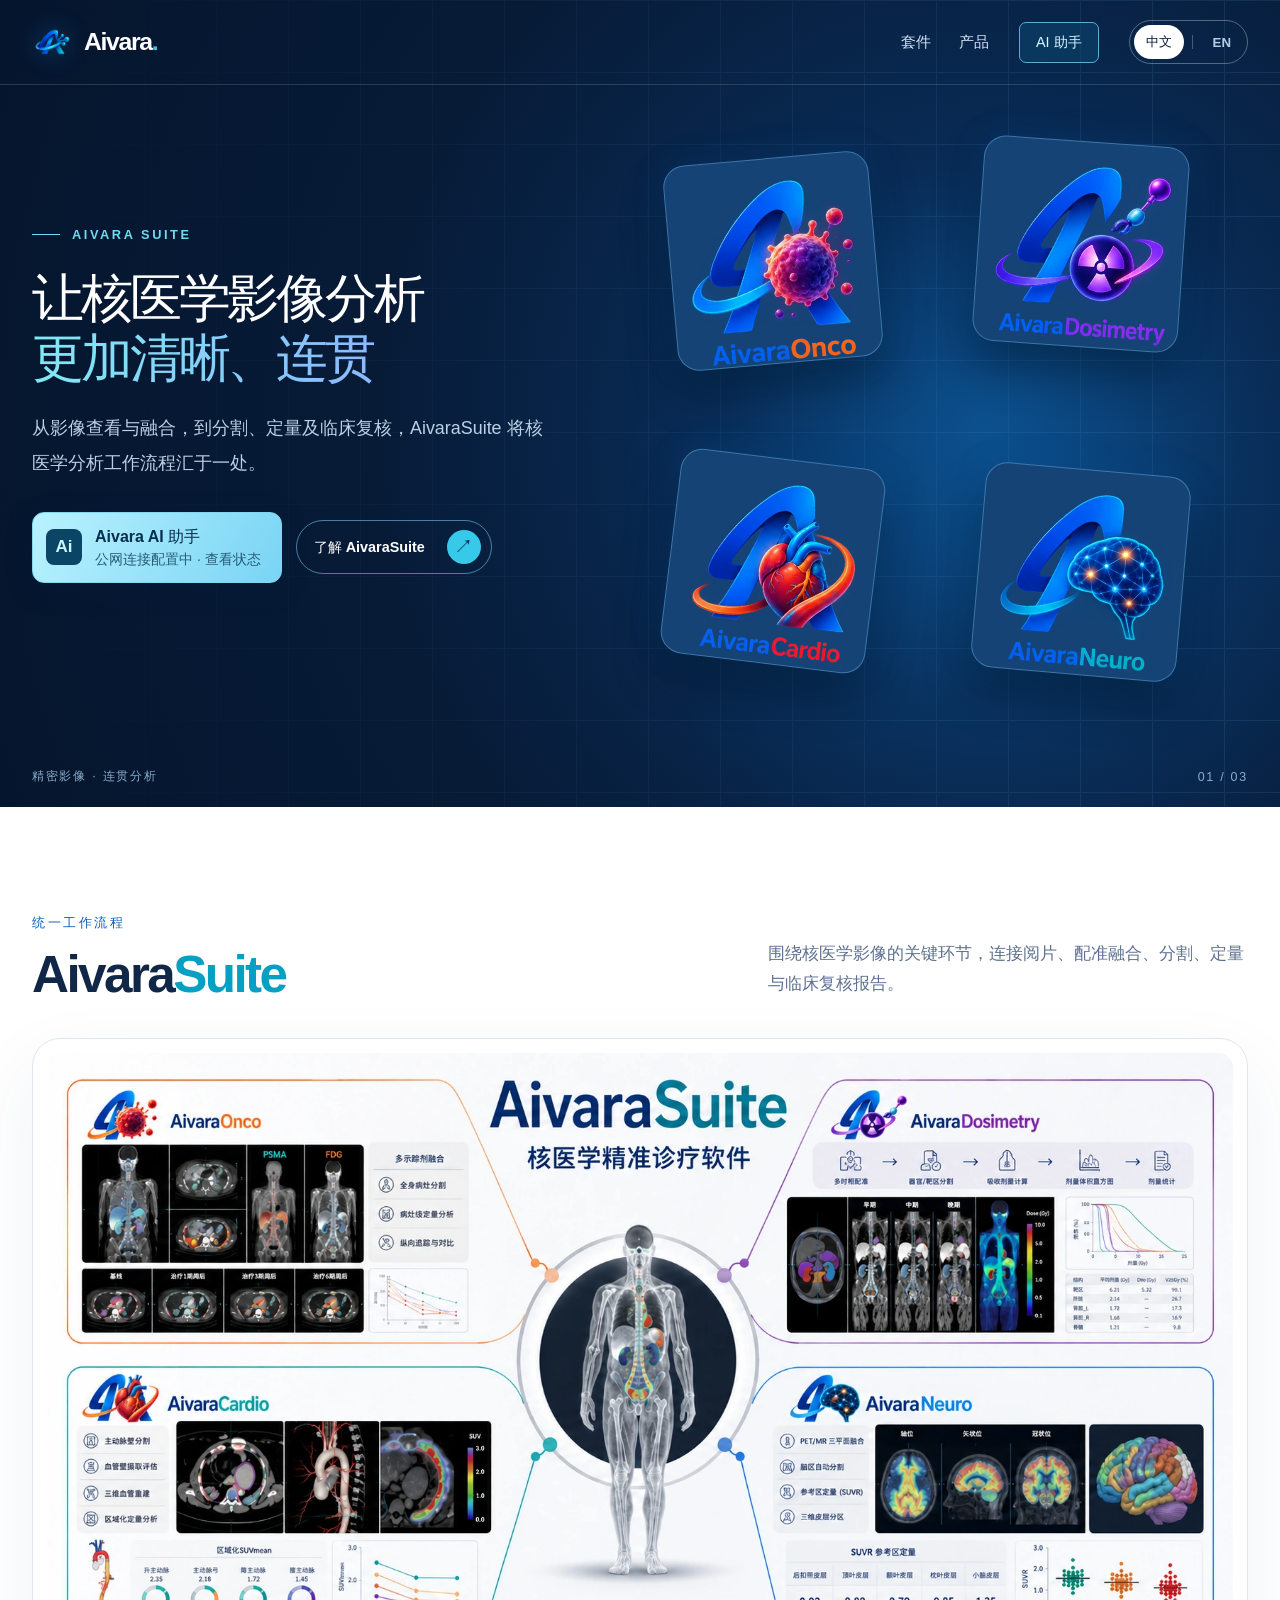
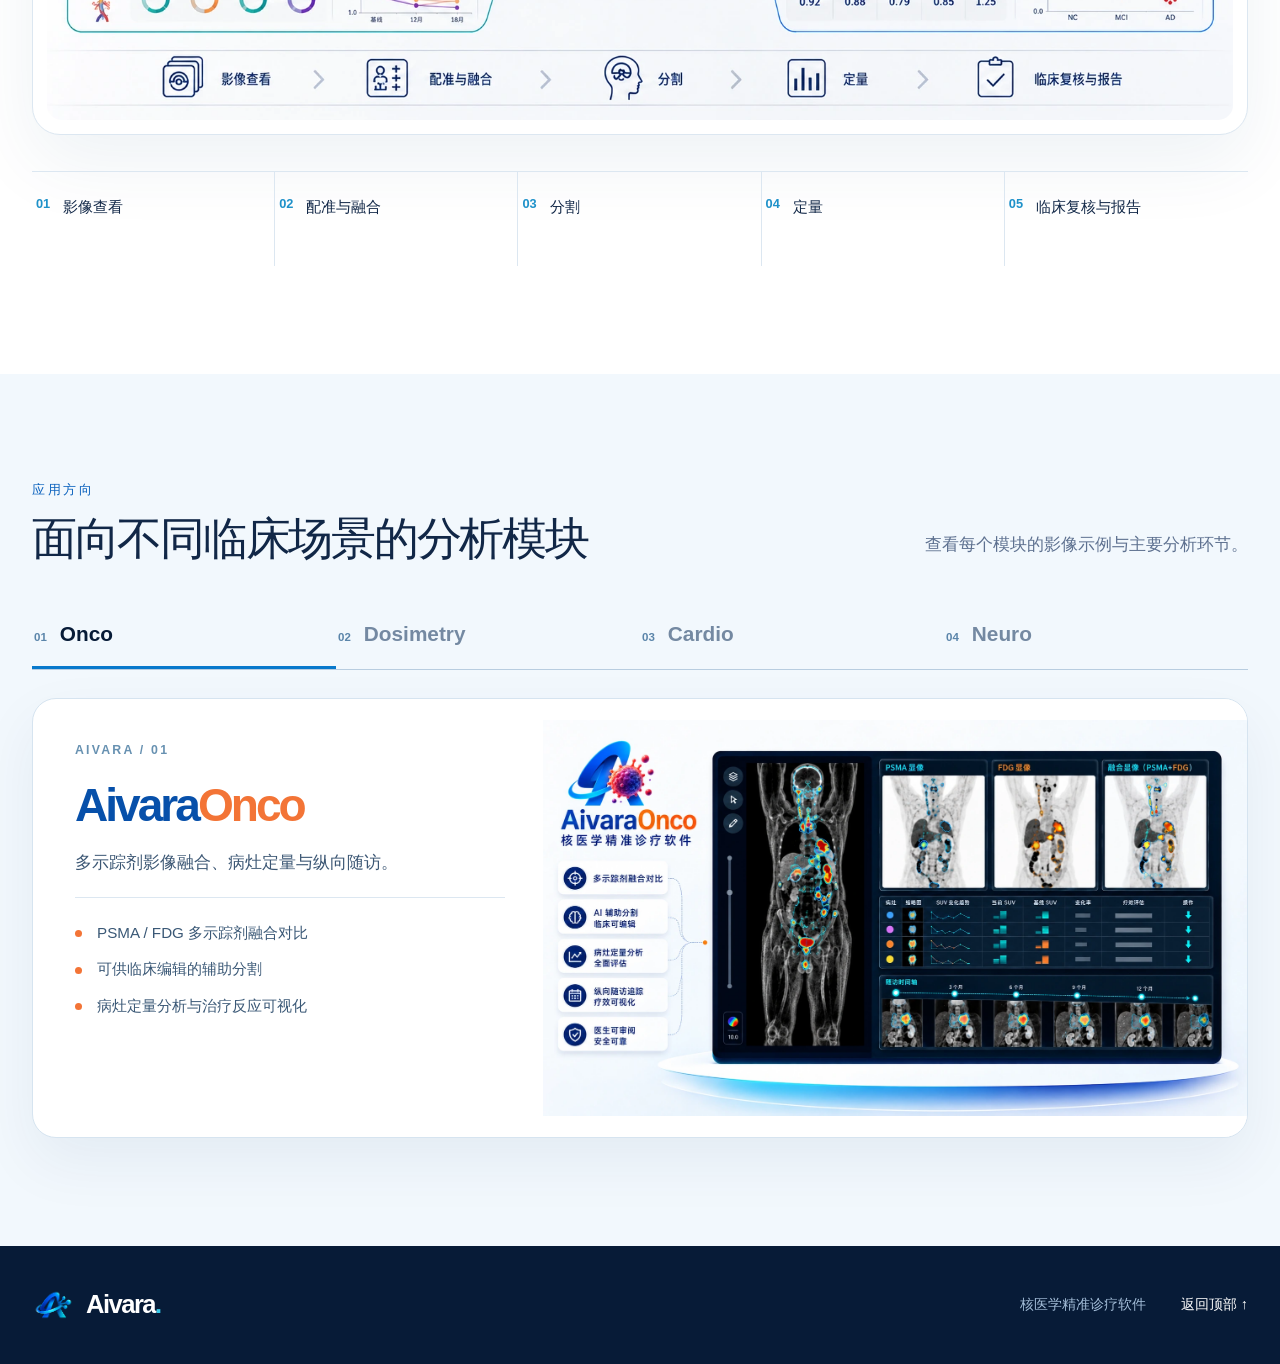
==== index.html @ 10baae3d "Sync Sites source 481cf33a10e1 Sites-Source: 481cf33a10e11b9d16dbb2f3a89175a9b729204f" ====
<!doctype html>
<html lang="zh-CN">
  <head>
    <meta charset="utf-8" />
    <meta name="viewport" content="width=device-width, initial-scale=1" />
    <meta name="theme-color" content="#071b37" />
    <meta name="description" content="AivaraSuite 核医学精准诊疗软件：影像查看、配准融合、分割、定量及临床复核与报告。" />
    <title>AivaraSuite | 核医学精准诊疗软件</title>
    <link rel="icon" type="image/png" href="./assets/aivara-logo.png" />
    <link rel="stylesheet" href="./styles.css" />
    <link rel="stylesheet" href="./assistant.css" />
    <script src="./script.js" defer></script>
  </head>
  <body>
    <a class="skip-link" href="#main" data-i18n="skip">跳转至内容</a>
    <header class="site-header">
      <div class="container nav-inner">
        <a class="brand" href="#top" aria-label="Aivara home"><img class="brand-logo" src="./assets/aivara-logo.png" alt="" width="1444" height="1089" /><span>Aivara<span class="brand-dot">.</span></span></a>
        <nav class="main-nav" aria-label="Primary">
          <a href="#suite" data-i18n="navSuite">套件</a>
          <a href="#solutions" data-i18n="navSolutions">产品</a>
        </nav>
        <a class="assistant-nav" href="./assistant.html" data-i18n="assistantNav">AI 助手</a>
        <div class="language-switch" role="group" aria-label="Language / 语言">
          <button type="button" data-lang="zh" class="active" aria-pressed="true">中文</button>
          <span aria-hidden="true"></span>
          <button type="button" data-lang="en" aria-pressed="false">EN</button>
        </div>
      </div>
    </header>

    <main id="main">
      <section class="hero" id="top" aria-labelledby="hero-title">
        <div class="hero-glow" aria-hidden="true"></div>
        <div class="container hero-grid">
          <div class="hero-copy">
            <div class="eyebrow"><span class="eyebrow-line"></span>AIVARA SUITE</div>
            <h1 id="hero-title" data-i18n="heroTitle">让核医学影像分析<br /><em>更加清晰、连贯</em></h1>
            <p data-i18n="heroBody">从影像查看与融合，到分割、定量及临床复核，AivaraSuite 将核医学分析工作流程汇于一处。</p>
            <div class="hero-actions">
              <a class="assistant-cta" href="./assistant.html"><span class="assistant-symbol" aria-hidden="true">Ai</span><span><strong data-i18n="assistantTitle">Aivara AI 助手</strong><small data-i18n="assistantDescription">公网连接配置中 · 查看状态</small></span></a>
              <a class="hero-link" href="#suite"><span data-i18n="exploreSuite">了解 AivaraSuite</span><span class="link-arrow" aria-hidden="true">↗</span></a>
            </div>
          </div>
          <div class="hero-visual" aria-label="Aivara product families">
            <div class="product-tile tile-onco"><img src="./assets/AivaraOnco_row1_with_text.webp" alt="AivaraOnco" width="340" height="340" /></div>
            <div class="product-tile tile-dose"><img src="./assets/AivaraDosimetry_row1_with_text.webp" alt="AivaraDosimetry" width="340" height="340" /></div>
            <div class="product-tile tile-cardio"><img src="./assets/AivaraCardio_row1_with_text.webp" alt="AivaraCardio" width="340" height="340" /></div>
            <div class="product-tile tile-neuro"><img src="./assets/AivaraNeuro_row1_with_text.webp" alt="AivaraNeuro" width="340" height="340" /></div>
          </div>
        </div>
        <div class="hero-bottom container"><span data-i18n="heroBottom">精密影像 · 连贯分析</span><span aria-hidden="true">01 / 03</span></div>
      </section>

      <section class="suite-section section-space" id="suite" aria-labelledby="suite-title">
        <div class="container">
          <div class="section-heading">
            <div>
              <p class="kicker" data-i18n="suiteKicker">统一工作流程</p>
              <h2 id="suite-title">Aivara<span>Suite</span></h2>
            </div>
            <p class="section-intro" data-i18n="suiteIntro">围绕核医学影像的关键环节，连接阅片、配准融合、分割、定量与临床复核报告。</p>
          </div>
          <div class="suite-image-frame">
            <img id="suite-image" src="./assets/All Suite_中文.webp" alt="AivaraSuite 软件套件概览" width="1672" height="941" loading="lazy" />
          </div>
          <ol class="workflow" aria-label="AivaraSuite workflow">
            <li><span>01</span><strong data-i18n="step1">影像查看</strong></li>
            <li><span>02</span><strong data-i18n="step2">配准与融合</strong></li>
            <li><span>03</span><strong data-i18n="step3">分割</strong></li>
            <li><span>04</span><strong data-i18n="step4">定量</strong></li>
            <li><span>05</span><strong data-i18n="step5">临床复核与报告</strong></li>
          </ol>
        </div>
      </section>

      <section class="solutions-section section-space" id="solutions" aria-labelledby="solutions-title">
        <div class="container">
          <div class="section-heading solutions-heading">
            <div>
              <p class="kicker" data-i18n="solutionsKicker">应用方向</p>
              <h2 id="solutions-title" data-i18n="solutionsTitle">面向不同临床场景的分析模块</h2>
            </div>
            <p class="section-intro" data-i18n="solutionsIntro">查看每个模块的影像示例与主要分析环节。</p>
          </div>
          <div class="solution-tabs" role="tablist" aria-label="Aivara products">
            <button type="button" class="solution-tab active" data-product="onco" role="tab" aria-selected="true" aria-controls="product-panel"><span class="tab-number">01</span><span>Onco</span></button>
            <button type="button" class="solution-tab" data-product="dose" role="tab" aria-selected="false" aria-controls="product-panel"><span class="tab-number">02</span><span>Dosimetry</span></button>
            <button type="button" class="solution-tab" data-product="cardio" role="tab" aria-selected="false" aria-controls="product-panel"><span class="tab-number">03</span><span>Cardio</span></button>
            <button type="button" class="solution-tab" data-product="neuro" role="tab" aria-selected="false" aria-controls="product-panel"><span class="tab-number">04</span><span>Neuro</span></button>
          </div>
          <div class="product-panel" id="product-panel" role="tabpanel" aria-live="polite">
            <div class="product-info">
              <p class="product-index">AIVARA / <span id="product-index">01</span></p>
              <h3 id="product-title">Aivara<span>Onco</span></h3>
              <p id="product-summary">多示踪剂影像融合、病灶定量与纵向随访。</p>
              <ul id="product-features"></ul>
            </div>
            <div class="product-image-wrap"><img id="product-image" src="./assets/AivaraOnco_中文.webp" alt="AivaraOnco 影像分析示例" width="1672" height="941" loading="lazy" /></div>
          </div>
        </div>
      </section>
    </main>
    <footer class="site-footer">
      <div class="container footer-inner"><span class="footer-brand"><img src="./assets/aivara-logo.png" alt="" width="1444" height="1089" /><span class="footer-wordmark">Aivara<span>.</span></span></span><span data-i18n="footerText">核医学精准诊疗软件</span><a href="#top" data-i18n="backTop">返回顶部 ↑</a></div>
    </footer>
  </body>
</html>
---- styles.css ----
:root{color-scheme:light;--navy:#071b37;--blue:#0a61bd;--cyan:#36c9e9;--ink:#112747;--muted:#5e7190;--line:#dce7f1;--pale:#f2f8fd;font-family:Inter,"SF Pro Display","PingFang SC","Microsoft YaHei",Arial,sans-serif;font-synthesis:none}
*{box-sizing:border-box}html{scroll-behavior:smooth}body{margin:0;color:var(--ink);background:#fff}button,a{font:inherit}button{cursor:pointer}a{color:inherit;text-decoration:none}img{display:block;max-width:100%}.container{width:min(100% - 64px,1280px);margin:auto}.skip-link{position:absolute;left:-9999px;top:10px;z-index:50;padding:10px;background:#fff}.skip-link:focus{left:10px}.site-header{position:absolute;top:0;left:0;right:0;z-index:10;color:#fff;border-bottom:1px solid rgba(255,255,255,.14)}.nav-inner{height:84px;display:flex;align-items:center;gap:56px}.brand{display:inline-flex;align-items:center;gap:12px;font-size:1.55rem;font-weight:780;letter-spacing:-.055em}.brand-logo{width:40px;height:40px;object-fit:contain;filter:drop-shadow(0 0 12px #237fe87a)}.brand-dot,.footer-wordmark>span{color:var(--cyan)}.main-nav{display:flex;gap:36px;margin-left:auto}.main-nav a{font-size:.94rem;color:#d5e5f6;transition:color .2s}.main-nav a:hover,.main-nav a:focus-visible{color:#fff}.language-switch{display:flex;align-items:center;gap:8px;padding:4px;border:1px solid #ffffff50;border-radius:100px}.language-switch button{border:0;background:transparent;color:#b5cce5;padding:8px 12px;border-radius:50px;font-size:.83rem;font-weight:650}.language-switch button.active{background:#fff;color:var(--navy)}.language-switch span{width:1px;height:14px;background:#ffffff42}
.hero{position:relative;overflow:hidden;min-height:740px;background:radial-gradient(circle at 77% 53%,#0b4a85 0,#092b55 25%,#071b37 57%,#05152d 100%);color:#fff}.hero::before{content:"";position:absolute;inset:0;opacity:.12;background-image:linear-gradient(#78b7ec 1px,transparent 1px),linear-gradient(90deg,#78b7ec 1px,transparent 1px);background-size:72px 72px;mask-image:linear-gradient(to right,transparent,#000)}.hero-glow{position:absolute;right:-10%;top:15%;width:65vw;height:65vw;border-radius:50%;background:radial-gradient(circle,#0f7aca30,transparent 64%);pointer-events:none}.hero-grid{position:relative;display:grid;grid-template-columns:.9fr 1.1fr;align-items:center;gap:48px;padding-top:130px;padding-bottom:88px;min-height:715px}.hero-copy{position:relative;z-index:2}.eyebrow,.kicker{font-size:.8rem;letter-spacing:.2em;font-weight:800;text-transform:uppercase}.eyebrow{display:flex;align-items:center;gap:12px;color:#71daf2}.eyebrow-line{width:28px;height:1px;background:currentColor}.hero h1{margin:26px 0 24px;font-size:clamp(3rem,4.1vw,4.9rem);font-weight:760;line-height:1.14;letter-spacing:-.06em}.hero h1 em{font-style:normal;background:linear-gradient(95deg,#80e9f4,#8bb9ff);-webkit-background-clip:text;background-clip:text;color:transparent}.hero p{max-width:530px;color:#bbd0e5;font-size:1.12rem;line-height:1.9}.hero-link{margin-top:26px;display:inline-flex;align-items:center;gap:22px;border:1px solid #72b8e2a0;border-radius:100px;padding:9px 10px 9px 22px;font-size:.95rem;font-weight:700;transition:background .2s,transform .2s}.hero-link:hover,.hero-link:focus-visible{background:#ffffff18;transform:translateY(-2px)}.link-arrow{width:34px;height:34px;border-radius:50%;display:grid;place-items:center;background:var(--cyan);color:#002d5a;font-size:1.2rem}.hero-visual{height:550px;position:relative;perspective:1200px}.product-tile{position:absolute;width:32%;aspect-ratio:1;border:1px solid #80d1ff5e;border-radius:22px;overflow:hidden;background:#154376;box-shadow:0 22px 45px #00101e77,0 0 35px #008cff26;transform:rotate(-5deg);transition:transform .25s}.product-tile:hover{transform:translateY(-8px) rotate(0)}.product-tile img{width:100%;height:100%;object-fit:cover}.tile-onco{left:10%;top:5%}.tile-dose{right:10%;top:2%;transform:rotate(4deg)}.tile-cardio{left:10%;bottom:3%;transform:rotate(7deg)}.tile-neuro{right:10%;bottom:1%;transform:rotate(5deg)}.hero-bottom{position:relative;display:flex;justify-content:space-between;align-items:center;padding-bottom:22px;color:#89accb;font-size:.78rem;letter-spacing:.14em;text-transform:uppercase}
.section-space{padding:108px 0}.section-heading{display:flex;justify-content:space-between;align-items:end;gap:40px;margin-bottom:34px}.kicker{color:var(--blue);margin:0 0 14px}.section-heading h2{font-size:clamp(2.4rem,4vw,4.2rem);line-height:1.13;letter-spacing:-.05em;margin:0;font-weight:780}.section-heading h2 span{color:#079fc3}.section-intro{max-width:480px;color:var(--muted);line-height:1.8;font-size:1.04rem;margin:0 0 5px}.suite-image-frame{border:1px solid var(--line);border-radius:28px;padding:14px;background:#fff;box-shadow:0 27px 75px #0b407212;overflow:hidden}.suite-image-frame img{width:100%;height:auto;object-fit:contain;border-radius:15px}.workflow{list-style:none;display:grid;grid-template-columns:repeat(5,1fr);gap:0;margin:36px 0 0;padding:0;border-top:1px solid var(--line)}.workflow li{min-height:94px;padding:24px 15px 0 4px;display:flex;align-items:flex-start;gap:13px;border-right:1px solid var(--line)}.workflow li:last-child{border:0}.workflow li span{color:#1e91c9;font-size:.8rem;font-weight:800}.workflow li strong{font-size:.94rem;line-height:1.5}
.solutions-section{background:var(--pale)}.solutions-heading{margin-bottom:36px}.solutions-heading h2{max-width:760px;font-size:clamp(2.2rem,3.55vw,3.8rem)}.solution-tabs{display:grid;grid-template-columns:repeat(4,1fr);border-bottom:1px solid #b8cde0}.solution-tab{display:flex;align-items:baseline;gap:13px;padding:21px 12px 20px 2px;border:0;border-bottom:3px solid transparent;background:transparent;text-align:left;color:#7489a2;font-size:1.3rem;font-weight:730;transition:color .2s,border-color .2s}.solution-tab:hover{color:var(--blue)}.solution-tab.active{color:var(--navy);border-color:#0879cc}.tab-number{font-size:.72rem;color:#5b85aa;font-weight:700}.product-panel{display:grid;grid-template-columns:.42fr .58fr;background:#fff;border:1px solid #d6e4f0;border-radius:24px;overflow:hidden;box-shadow:0 24px 60px #12375810;margin-top:28px;min-height:440px}.product-info{padding:44px 38px 35px 42px}.product-index{color:#6791b1;letter-spacing:.18em;font-size:.77rem;font-weight:800;margin:0 0 25px}.product-info h3{margin:0 0 20px;font-size:clamp(2.4rem,3.6vw,4.2rem);line-height:1;letter-spacing:-.065em;color:#0750aa}.product-info h3 span{color:var(--accent,#fc6a2b)}.product-info>p:not(.product-index){font-size:1.04rem;color:#3c5774;line-height:1.75;max-width:400px}.product-info ul{list-style:none;padding:23px 0 0;margin:20px 0 0;border-top:1px solid var(--line)}.product-info li{position:relative;padding:0 0 13px 22px;font-size:.95rem;line-height:1.55;color:#3a5876}.product-info li::before{content:"";position:absolute;left:0;top:.62em;width:7px;height:7px;background:var(--accent,#fc6a2b);border-radius:50%}.product-image-wrap{display:flex;align-items:center;background:#fff}.product-image-wrap img{width:100%;height:100%;object-fit:contain}.site-footer{background:#071b37;color:#a4bed9}.footer-inner{min-height:118px;display:flex;align-items:center;gap:35px;font-size:.9rem}.footer-brand{display:inline-flex;align-items:center;gap:12px;color:#fff;font-size:1.6rem;font-weight:800;letter-spacing:-.06em;margin-right:auto}.footer-brand>img{width:42px;height:42px;object-fit:contain}.footer-inner a{color:#fff}.footer-inner a:hover{text-decoration:underline}
:focus-visible{outline:3px solid #3ed7ef;outline-offset:4px}@media(max-width:1050px){.hero-grid{grid-template-columns:1fr 1fr;gap:16px}.hero-visual{height:430px}.hero{min-height:650px}.hero-grid{min-height:625px}.product-tile{border-radius:15px}.product-info{padding:35px 26px}.product-panel{grid-template-columns:.43fr .57fr}}@media(max-width:750px){.container{width:min(100% - 36px,600px)}.nav-inner{height:72px;gap:16px}.brand{font-size:1.35rem}.brand-logo{width:34px;height:34px}.main-nav{gap:14px}.main-nav a{font-size:.83rem}.language-switch{gap:0}.language-switch button{padding:7px 8px;font-size:.76rem}.hero{min-height:0}.hero-grid{display:flex;flex-direction:column;align-items:stretch;gap:20px;min-height:0;padding-top:137px;padding-bottom:10px}.hero h1{font-size:clamp(2.8rem,10vw,4.3rem)}.hero p{font-size:1rem;line-height:1.8}.hero-visual{height:340px;width:100%;max-width:530px;align-self:center}.product-tile{width:32%;border-radius:14px}.tile-onco{top:4%;left:10%}.tile-dose{top:1%;left:auto;right:10%}.tile-cardio{top:auto;right:auto;bottom:2%;left:10%}.tile-neuro{bottom:0;left:auto;right:10%}.hero-bottom{padding-bottom:22px}.section-space{padding:74px 0}.section-heading{display:block}.section-intro{margin-top:21px}.suite-image-frame{padding:6px;border-radius:15px}.suite-image-frame img{border-radius:9px}.workflow{grid-template-columns:repeat(2,1fr)}.workflow li{min-height:68px;padding-top:19px}.workflow li:nth-child(2n){border-right:0}.solution-tabs{overflow-x:auto;display:flex;scrollbar-width:thin}.solution-tab{flex:0 0 auto;min-width:123px;font-size:1.06rem;padding-right:18px}.product-panel{display:flex;flex-direction:column;min-height:0}.product-info{padding:32px 26px 18px}.product-info h3{font-size:2.6rem}.product-image-wrap{padding:0 6px 6px}.footer-inner{min-height:130px;flex-wrap:wrap;gap:8px 20px;padding-top:24px;padding-bottom:24px}.footer-brand{width:100%}}@media(max-width:410px){.main-nav{display:none}.language-switch{margin-left:auto}.hero-visual{height:285px}.hero h1{font-size:2.7rem}.hero-bottom{font-size:.66rem}.workflow li strong{font-size:.87rem}}@media(prefers-reduced-motion:reduce){html{scroll-behavior:auto}*,*::before,*::after{transition:none!important}}
---- assistant.css ----
/* Extend the homepage brand without changing its product sections. */
.assistant-nav{display:inline-flex;align-items:center;justify-content:center;border:1px solid #5cabd1;border-radius:7px;padding:10px 16px;color:#d9f8ff;background:#0b4b7380;font-size:.9rem;white-space:nowrap}
.assistant-nav:hover,.assistant-nav:focus-visible{background:#125b88;border-color:#86d9ee}
.nav-inner{gap:30px}.main-nav{gap:28px}
.hero-actions{display:flex;align-items:center;flex-wrap:wrap;gap:14px;margin-top:32px}
.hero-actions .hero-link{margin:0;padding-left:17px;font-size:.9rem}
.assistant-cta{display:inline-flex;align-items:center;gap:13px;min-height:62px;padding:12px 20px 12px 13px;border:1px solid #80d7ef;border-radius:12px;background:linear-gradient(120deg,#b9f2ff,#79d4f4);color:#072d4f;box-shadow:0 7px 26px #031b3c40;transition:background .2s,transform .2s}
.assistant-cta:hover,.assistant-cta:focus-visible{background:#c7f5ff;transform:translateY(-2px)}
.assistant-symbol{width:36px;height:36px;display:grid;place-items:center;border-radius:8px;background:#0b4566;color:#c8f5ff;font-size:17px;font-weight:700}
.assistant-cta strong{display:block;font-size:1rem;line-height:1.45}.assistant-cta small{display:block;font-size:.875rem;color:#285c77;line-height:1.6}
.assistant-status{max-width:780px;margin:auto;padding:80px 24px}.assistant-status h1{font-size:clamp(2rem,5vw,3.5rem);line-height:1.2;margin:25px 0}.assistant-status p{font-size:1.05rem;line-height:1.8;color:#c2d2e3}.assistant-status .status-label{display:inline-block;border:1px solid #d5b06d;border-radius:6px;padding:8px 12px;color:#f1ce91;font-size:1rem}.assistant-status .status-note{font-size:1rem}.status-links{display:flex;flex-wrap:wrap;gap:22px;margin-top:32px}.status-links a{font-size:1rem;color:#a6e9ff;text-decoration:underline;text-underline-offset:5px}
@media(max-width:750px){.nav-inner{gap:12px}.main-nav{display:none}.assistant-nav{margin-left:auto;font-size:.875rem;padding:9px 10px}.hero-actions{gap:12px}.assistant-cta{padding-right:17px}.language-switch{margin-left:0}.assistant-status{padding-top:55px}}
@media(max-width:410px){.nav-inner{gap:8px}.brand{gap:6px}.brand-logo{width:30px;height:30px}.assistant-nav{padding:9px 8px}.language-switch button{padding:7px 6px}}
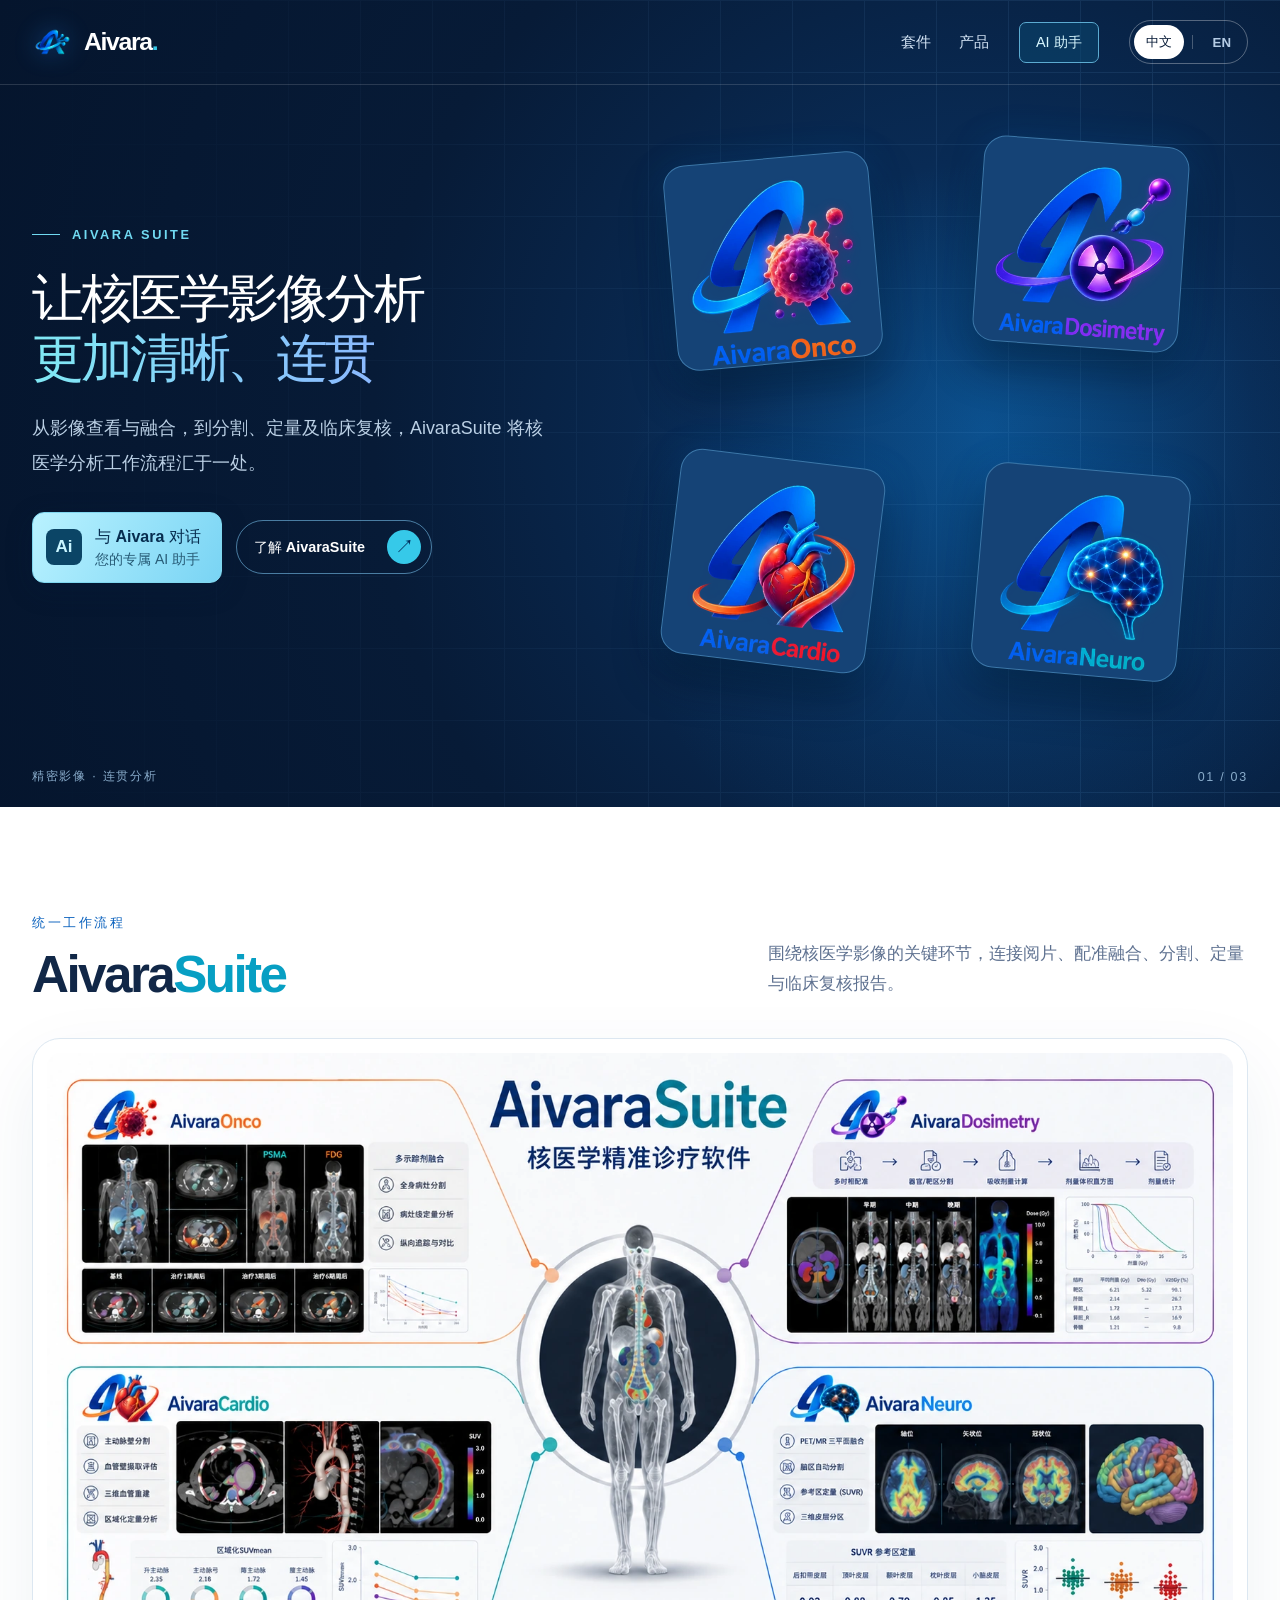
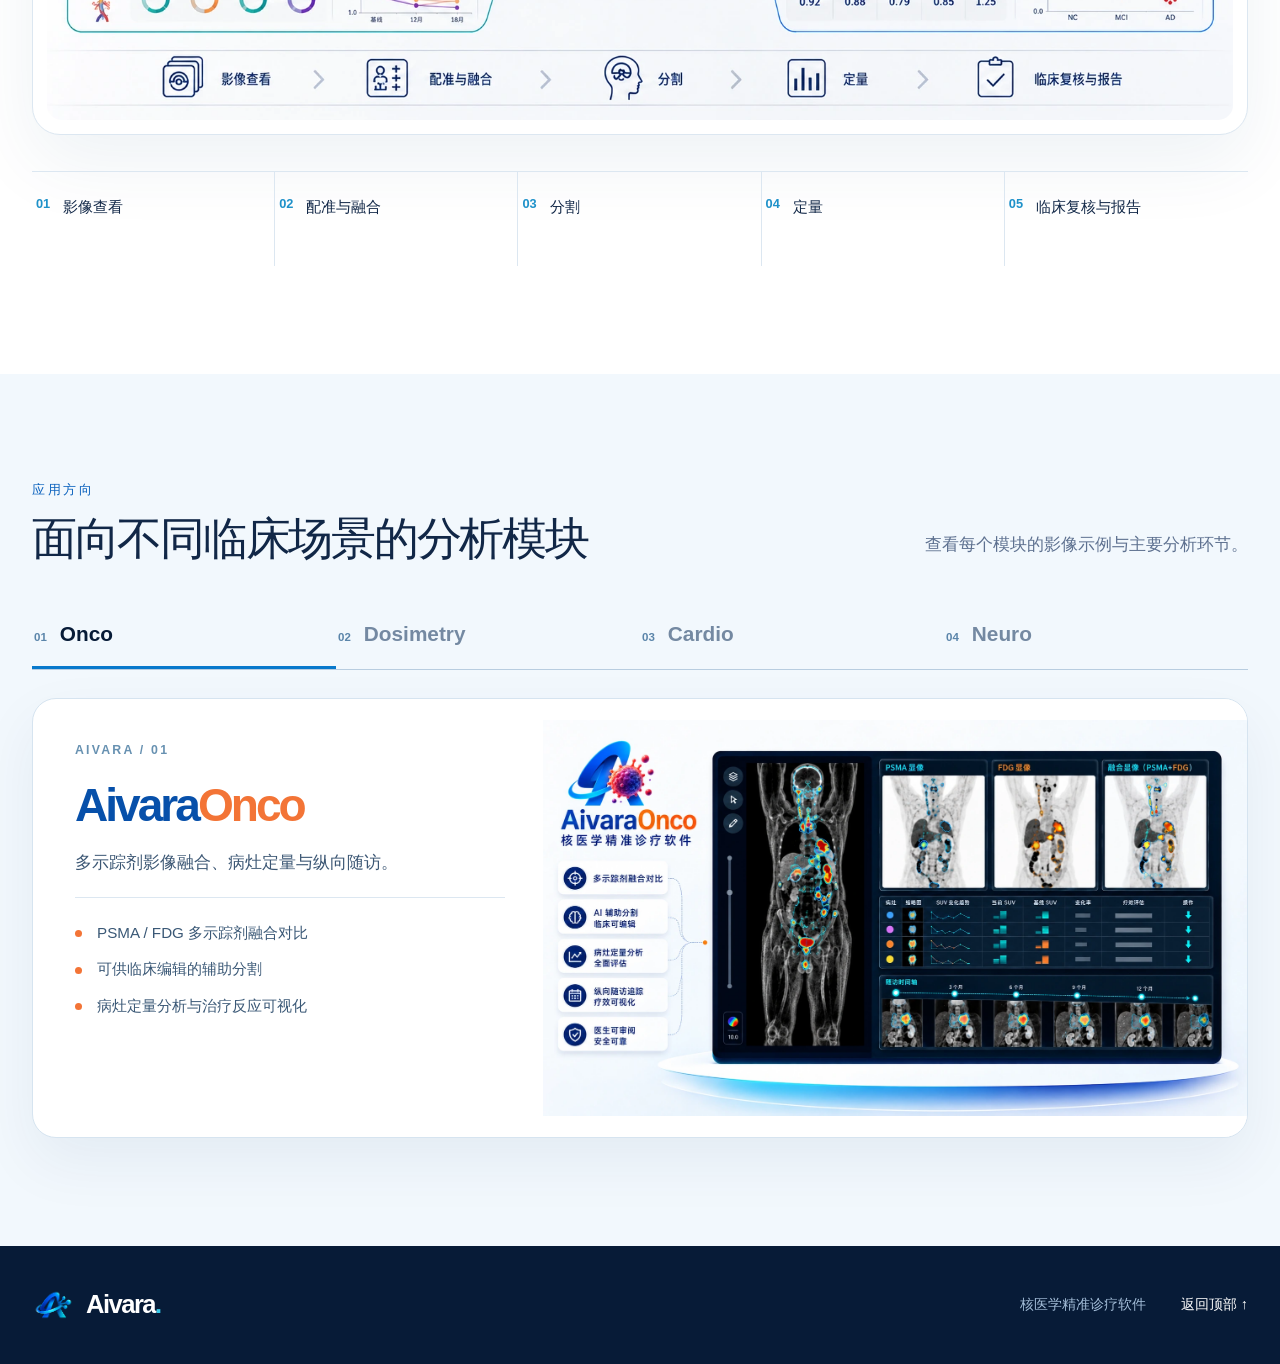
==== commit c9901d35: "Sync Sites source 6fe4be6be0ab Sites-Source: 6fe4be6be0ab2a405b129a6eb301120f52efc03e" ====
--- a/index.html
+++ b/index.html
@@ -20,7 +20,7 @@
           <a href="#suite" data-i18n="navSuite">套件</a>
           <a href="#solutions" data-i18n="navSolutions">产品</a>
         </nav>
-        <a class="assistant-nav" href="./assistant.html" data-i18n="assistantNav">AI 助手</a>
+        <a class="assistant-nav" href="https://aivara-assistant.leoxue2nyc226937.chatgpt.site" data-i18n="assistantNav">AI 助手</a>
         <div class="language-switch" role="group" aria-label="Language / 语言">
           <button type="button" data-lang="zh" class="active" aria-pressed="true">中文</button>
           <span aria-hidden="true"></span>
@@ -38,7 +38,7 @@
             <h1 id="hero-title" data-i18n="heroTitle">让核医学影像分析<br /><em>更加清晰、连贯</em></h1>
             <p data-i18n="heroBody">从影像查看与融合，到分割、定量及临床复核，AivaraSuite 将核医学分析工作流程汇于一处。</p>
             <div class="hero-actions">
-              <a class="assistant-cta" href="./assistant.html"><span class="assistant-symbol" aria-hidden="true">Ai</span><span><strong data-i18n="assistantTitle">Aivara AI 助手</strong><small data-i18n="assistantDescription">公网连接配置中 · 查看状态</small></span></a>
+              <a class="assistant-cta" href="https://aivara-assistant.leoxue2nyc226937.chatgpt.site"><span class="assistant-symbol" aria-hidden="true">Ai</span><span><strong data-i18n="assistantTitle">与 Aivara 对话</strong><small data-i18n="assistantDescription">您的专属 AI 助手</small></span></a>
               <a class="hero-link" href="#suite"><span data-i18n="exploreSuite">了解 AivaraSuite</span><span class="link-arrow" aria-hidden="true">↗</span></a>
             </div>
           </div>
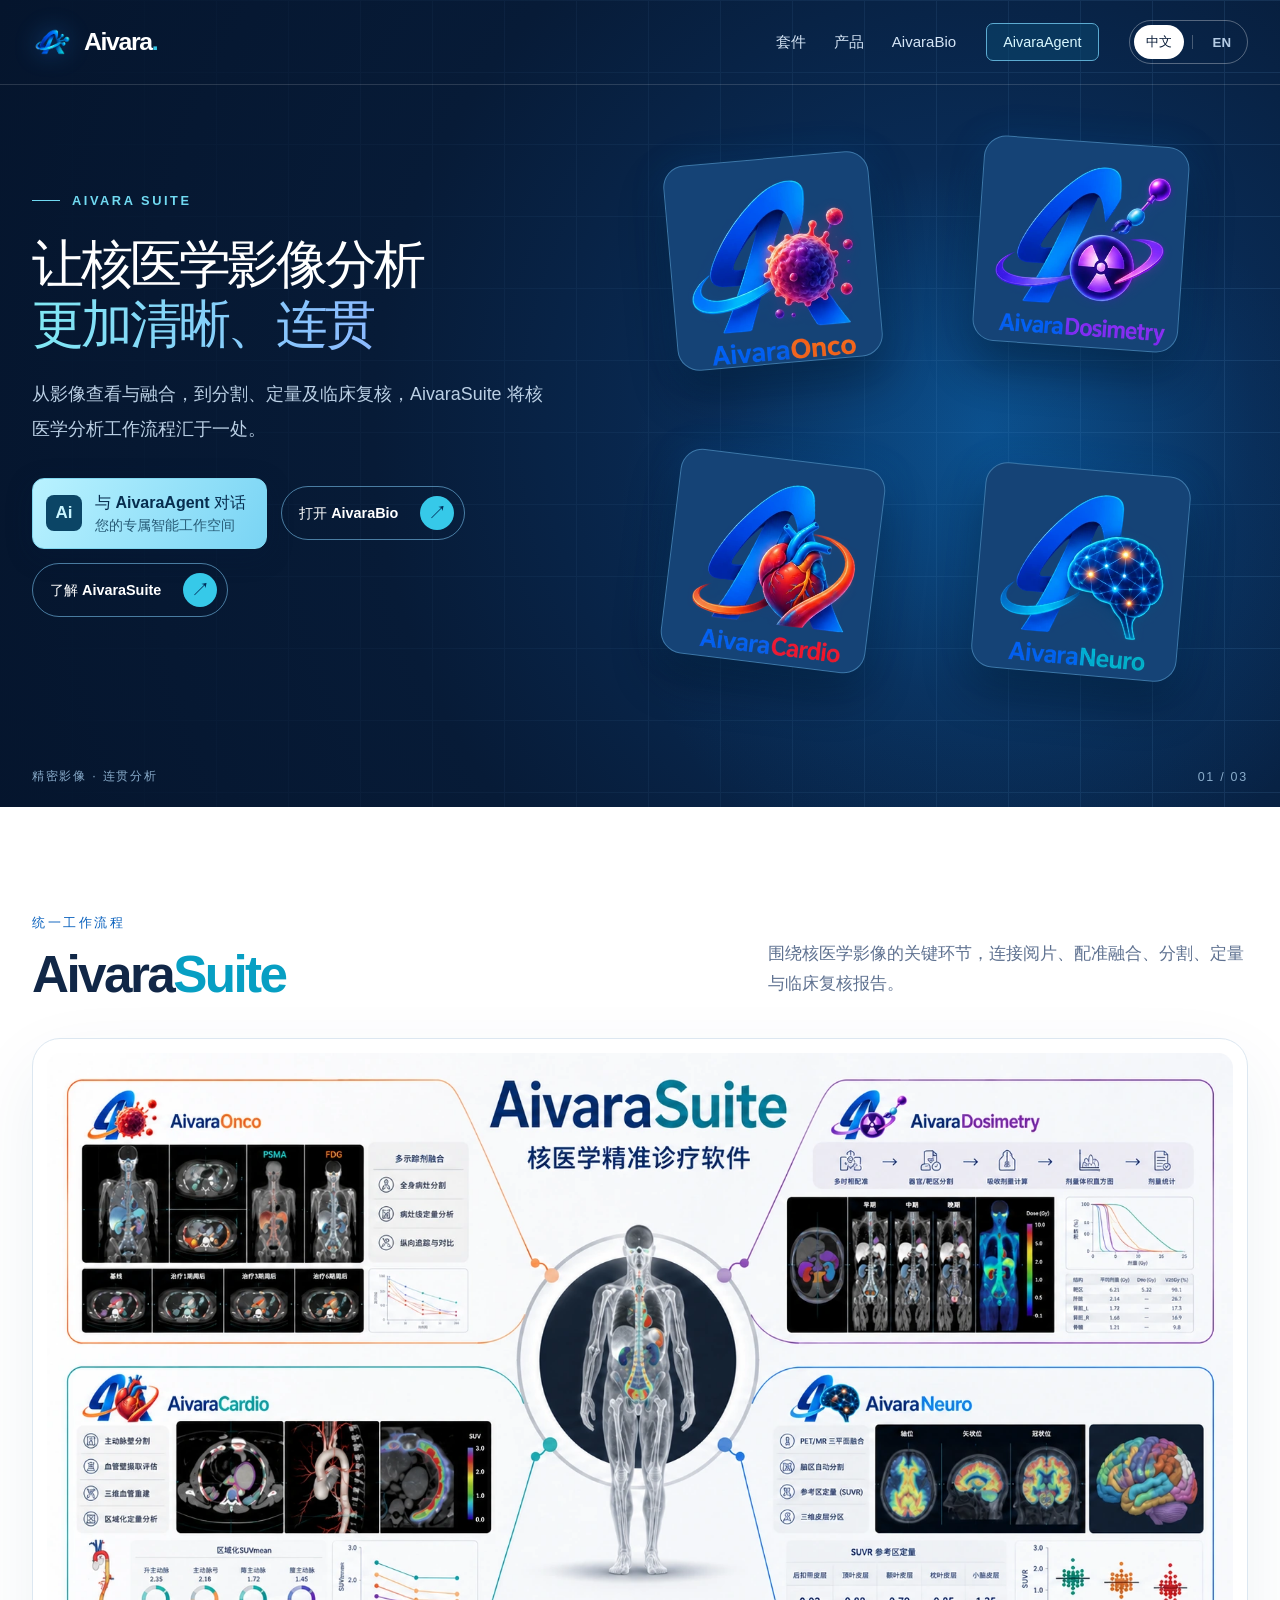
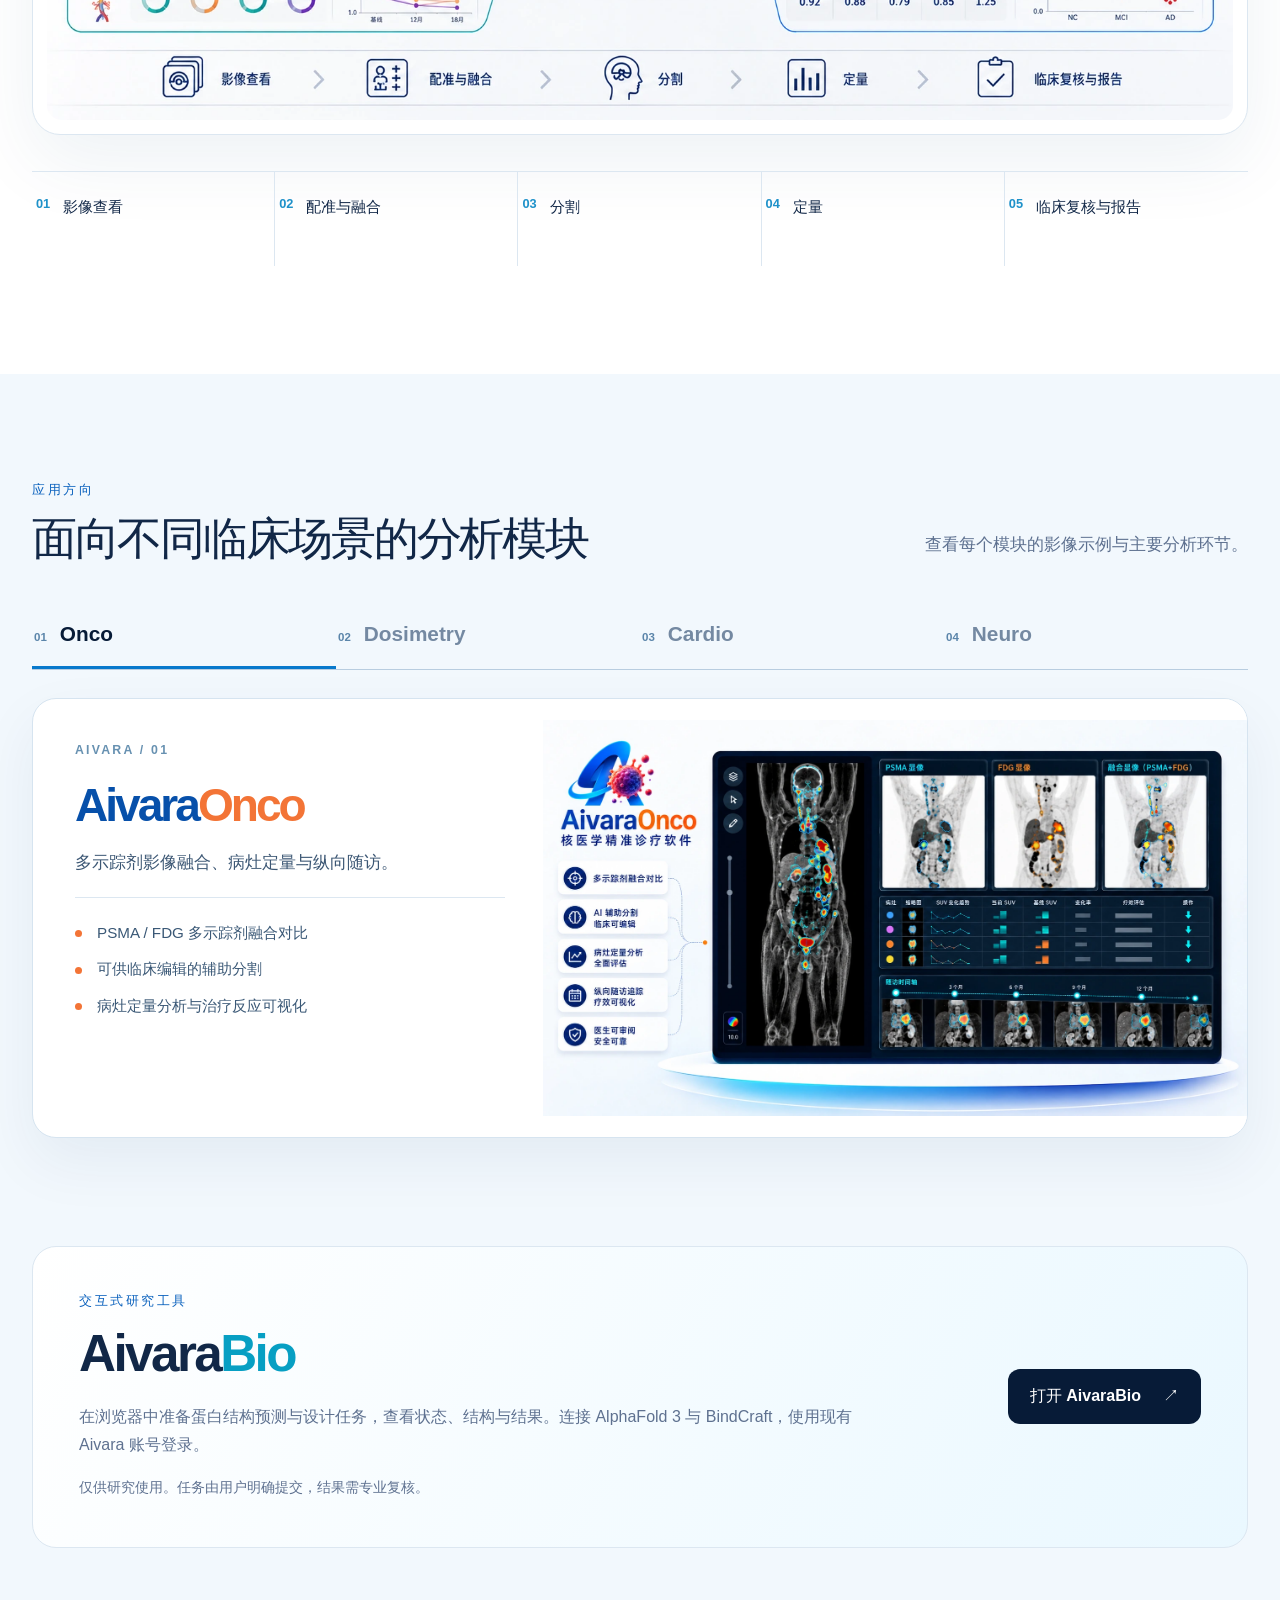
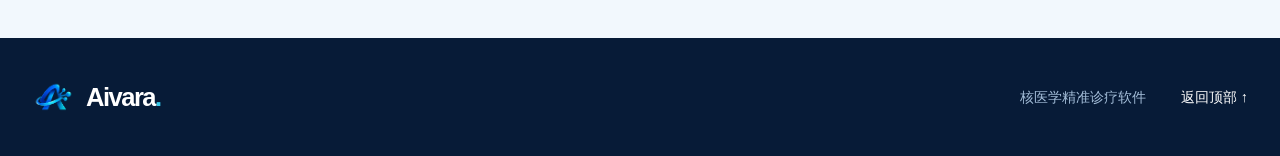
==== commit 6e28f36f: "Sync Sites source 56b60c90b154 Sites-Source: 56b60c90b15436b3f44590065b382edfb5aa61e4" ====
--- a/index.html
+++ b/index.html
@@ -19,8 +19,9 @@
         <nav class="main-nav" aria-label="Primary">
           <a href="#suite" data-i18n="navSuite">套件</a>
           <a href="#solutions" data-i18n="navSolutions">产品</a>
+          <a href="https://bio.aivaramed.com">AivaraBio</a>
         </nav>
-        <a class="assistant-nav" href="https://aivara-assistant.leoxue2nyc226937.chatgpt.site" data-i18n="assistantNav">AI 助手</a>
+        <a class="assistant-nav" href="https://chat.aivaramed.com" data-i18n="assistantNav">AivaraAgent</a>
         <div class="language-switch" role="group" aria-label="Language / 语言">
           <button type="button" data-lang="zh" class="active" aria-pressed="true">中文</button>
           <span aria-hidden="true"></span>
@@ -38,7 +39,8 @@
             <h1 id="hero-title" data-i18n="heroTitle">让核医学影像分析<br /><em>更加清晰、连贯</em></h1>
             <p data-i18n="heroBody">从影像查看与融合，到分割、定量及临床复核，AivaraSuite 将核医学分析工作流程汇于一处。</p>
             <div class="hero-actions">
-              <a class="assistant-cta" href="https://aivara-assistant.leoxue2nyc226937.chatgpt.site"><span class="assistant-symbol" aria-hidden="true">Ai</span><span><strong data-i18n="assistantTitle">与 Aivara 对话</strong><small data-i18n="assistantDescription">您的专属 AI 助手</small></span></a>
+              <a class="assistant-cta" href="https://chat.aivaramed.com"><span class="assistant-symbol" aria-hidden="true">Ai</span><span><strong data-i18n="assistantTitle">与 AivaraAgent 对话</strong><small data-i18n="assistantDescription">您的专属智能工作空间</small></span></a>
+              <a class="hero-link" href="https://bio.aivaramed.com"><span data-i18n="openBio">打开 AivaraBio</span><span class="link-arrow" aria-hidden="true">↗</span></a>
               <a class="hero-link" href="#suite"><span data-i18n="exploreSuite">了解 AivaraSuite</span><span class="link-arrow" aria-hidden="true">↗</span></a>
             </div>
           </div>
@@ -100,6 +102,17 @@
           </div>
         </div>
       </section>
+      <section class="bio-section" id="bio" aria-labelledby="bio-title">
+        <div class="container bio-card">
+          <div class="bio-copy">
+            <p class="kicker" data-i18n="bioKicker">交互式研究工具</p>
+            <h2 id="bio-title">Aivara<span>Bio</span></h2>
+            <p data-i18n="bioDescription">在浏览器中准备蛋白结构预测与设计任务，查看状态、结构与结果。连接 AlphaFold 3 与 BindCraft，使用现有 Aivara 账号登录。</p>
+            <p class="bio-note" data-i18n="bioNote">仅供研究使用。任务由用户明确提交，结果需专业复核。</p>
+          </div>
+          <a class="bio-open" href="https://bio.aivaramed.com"><span data-i18n="openBio">打开 AivaraBio</span><span aria-hidden="true">↗</span></a>
+        </div>
+      </section>
     </main>
     <footer class="site-footer">
       <div class="container footer-inner"><span class="footer-brand"><img src="./assets/aivara-logo.png" alt="" width="1444" height="1089" /><span class="footer-wordmark">Aivara<span>.</span></span></span><span data-i18n="footerText">核医学精准诊疗软件</span><a href="#top" data-i18n="backTop">返回顶部 ↑</a></div>
--- a/assistant.css
+++ b/assistant.css
@@ -1,4 +1,9 @@
 /* Extend the homepage brand without changing its product sections. */
+.bio-section{padding:0 0 90px;background:var(--pale)}
+.bio-card{display:flex;align-items:center;justify-content:space-between;gap:48px;padding:46px;border:1px solid var(--line);border-radius:24px;background:linear-gradient(120deg,#fff,#eaf8ff)}
+.bio-copy{max-width:790px}.bio-copy h2{margin:0 0 20px;font-size:clamp(2.5rem,4vw,3.6rem);letter-spacing:-.05em}.bio-copy h2 span{color:#079fc3}.bio-copy p:not(.kicker){line-height:1.8;color:var(--muted)}.bio-copy .bio-note{font-size:.86rem;margin-bottom:0}
+.bio-open{flex-shrink:0;display:inline-flex;align-items:center;gap:22px;padding:17px 22px;border-radius:12px;background:var(--navy);color:white;font-weight:700}.bio-open:hover,.bio-open:focus-visible{background:#0a4c7b}
+@media(max-width:750px){.bio-section{padding-bottom:60px}.bio-card{align-items:stretch;flex-direction:column;gap:26px;padding:28px}.bio-open{align-self:flex-start}}
 .assistant-nav{display:inline-flex;align-items:center;justify-content:center;border:1px solid #5cabd1;border-radius:7px;padding:10px 16px;color:#d9f8ff;background:#0b4b7380;font-size:.9rem;white-space:nowrap}
 .assistant-nav:hover,.assistant-nav:focus-visible{background:#125b88;border-color:#86d9ee}
 .nav-inner{gap:30px}.main-nav{gap:28px}
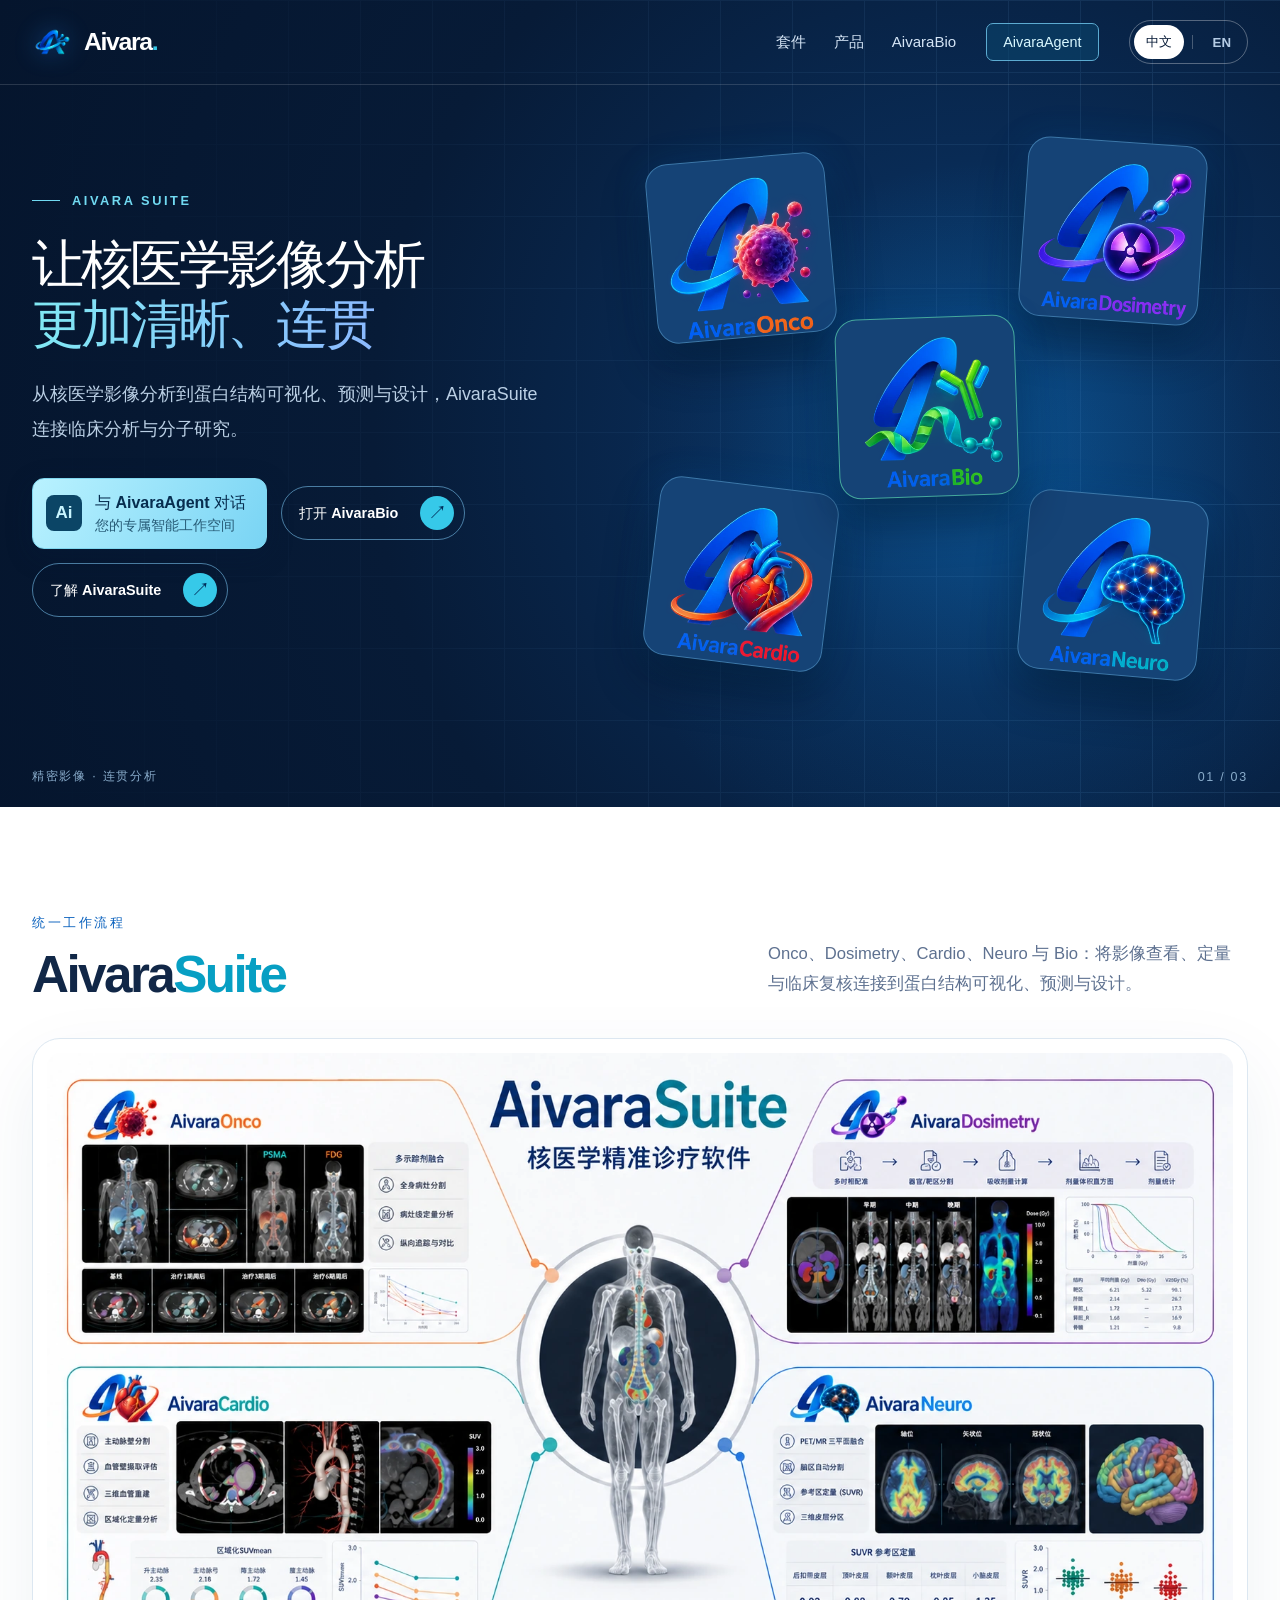
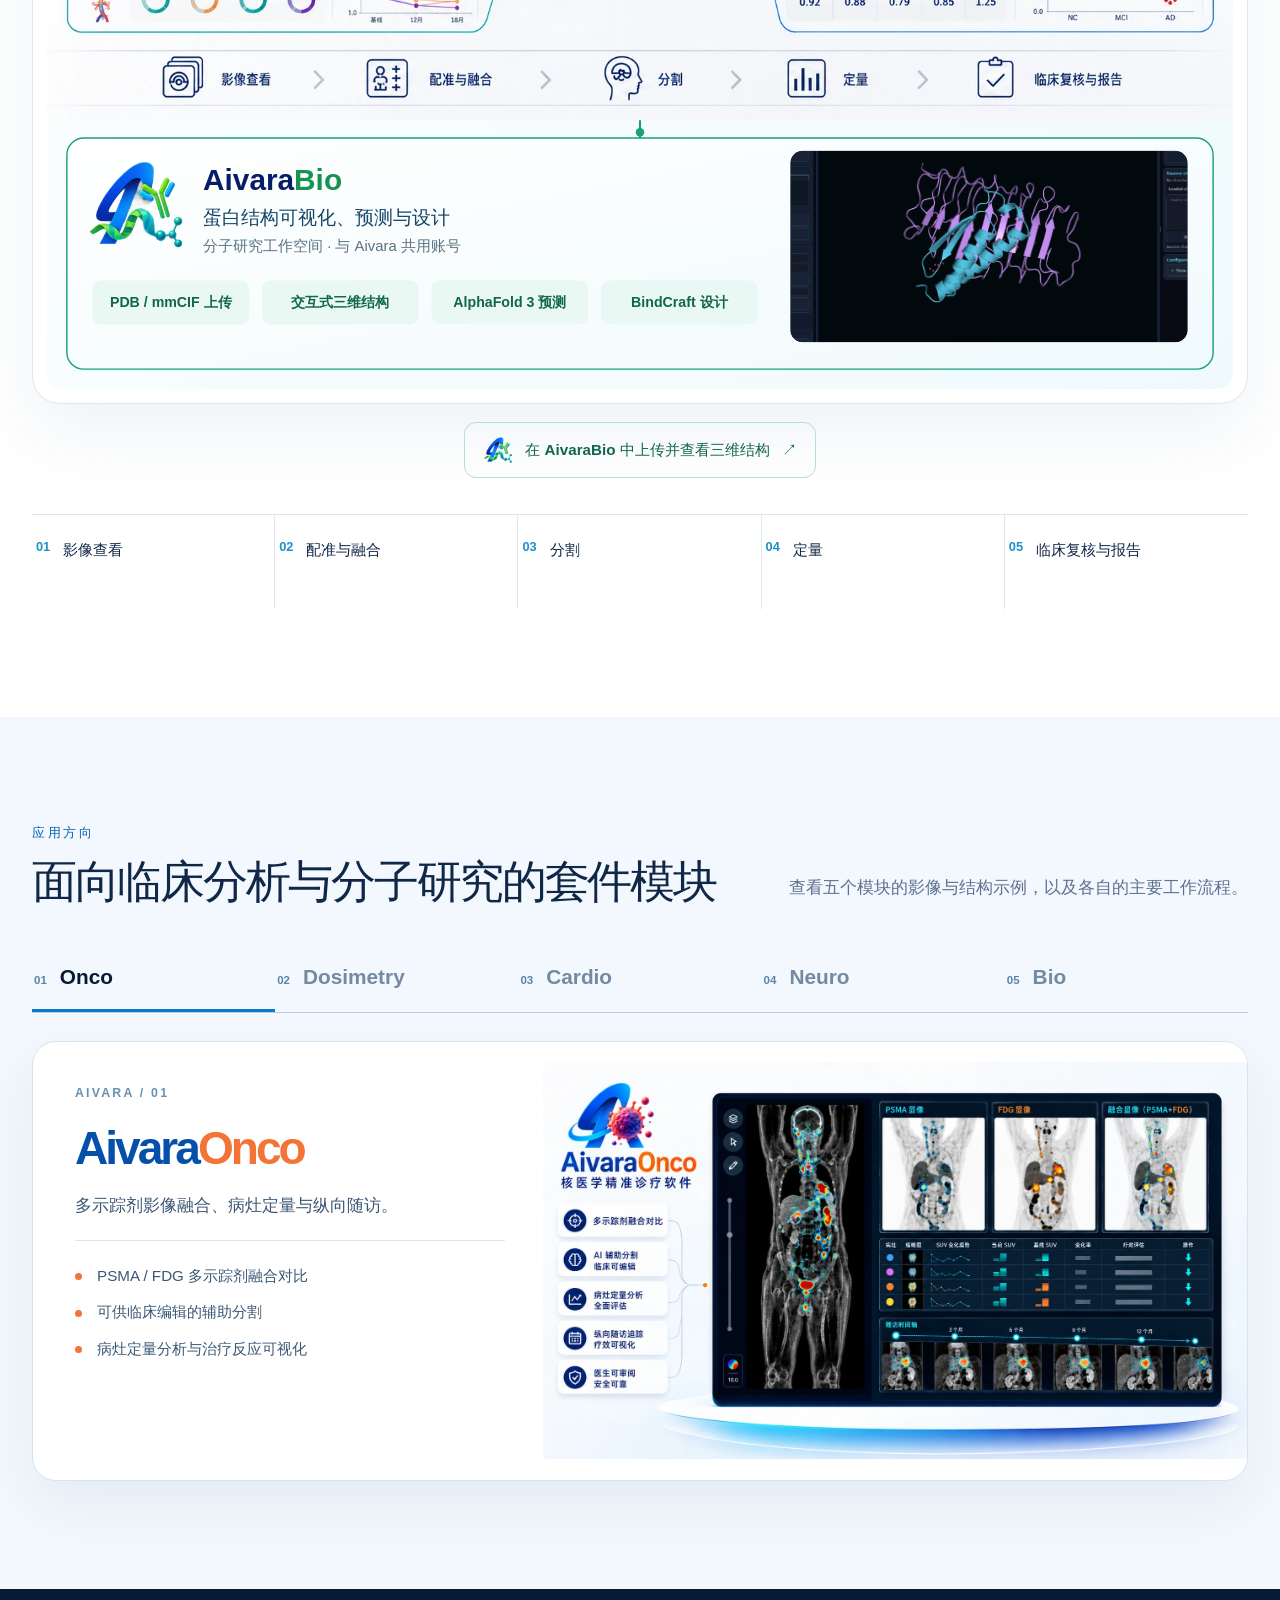
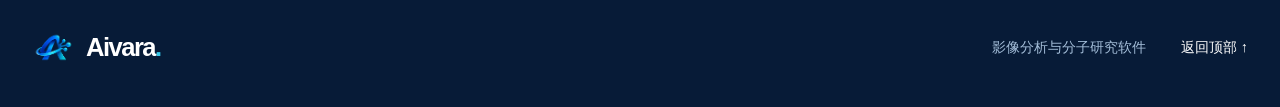
==== commit 42300b0f: "Sync Sites source 6ab4d929eaa8 Sites-Source: 6ab4d929eaa80145b5eb524e5b7206c026058236" ====
--- a/index.html
+++ b/index.html
@@ -4,8 +4,8 @@
     <meta charset="utf-8" />
     <meta name="viewport" content="width=device-width, initial-scale=1" />
     <meta name="theme-color" content="#071b37" />
-    <meta name="description" content="AivaraSuite 核医学精准诊疗软件：影像查看、配准融合、分割、定量及临床复核与报告。" />
-    <title>AivaraSuite | 核医学精准诊疗软件</title>
+    <meta name="description" content="AivaraSuite 连接核医学影像分析与分子研究：影像查看、定量、临床复核、蛋白结构可视化、预测与设计。" />
+    <title>AivaraSuite | 影像分析与分子研究</title>
     <link rel="icon" type="image/png" href="./assets/aivara-logo.png" />
     <link rel="stylesheet" href="./styles.css" />
     <link rel="stylesheet" href="./assistant.css" />
@@ -37,17 +37,18 @@
           <div class="hero-copy">
             <div class="eyebrow"><span class="eyebrow-line"></span>AIVARA SUITE</div>
             <h1 id="hero-title" data-i18n="heroTitle">让核医学影像分析<br /><em>更加清晰、连贯</em></h1>
-            <p data-i18n="heroBody">从影像查看与融合，到分割、定量及临床复核，AivaraSuite 将核医学分析工作流程汇于一处。</p>
+            <p data-i18n="heroBody">从核医学影像分析到蛋白结构可视化、预测与设计，AivaraSuite 连接临床分析与分子研究。</p>
             <div class="hero-actions">
               <a class="assistant-cta" href="https://chat.aivaramed.com"><span class="assistant-symbol" aria-hidden="true">Ai</span><span><strong data-i18n="assistantTitle">与 AivaraAgent 对话</strong><small data-i18n="assistantDescription">您的专属智能工作空间</small></span></a>
               <a class="hero-link" href="https://bio.aivaramed.com"><span data-i18n="openBio">打开 AivaraBio</span><span class="link-arrow" aria-hidden="true">↗</span></a>
               <a class="hero-link" href="#suite"><span data-i18n="exploreSuite">了解 AivaraSuite</span><span class="link-arrow" aria-hidden="true">↗</span></a>
             </div>
           </div>
-          <div class="hero-visual" aria-label="Aivara product families">
+          <div class="hero-visual" aria-label="Aivara product families: Onco, Dosimetry, Cardio, Neuro, Bio">
             <div class="product-tile tile-onco"><img src="./assets/AivaraOnco_row1_with_text.webp" alt="AivaraOnco" width="340" height="340" /></div>
             <div class="product-tile tile-dose"><img src="./assets/AivaraDosimetry_row1_with_text.webp" alt="AivaraDosimetry" width="340" height="340" /></div>
             <div class="product-tile tile-cardio"><img src="./assets/AivaraCardio_row1_with_text.webp" alt="AivaraCardio" width="340" height="340" /></div>
+            <a class="product-tile tile-bio" href="https://bio.aivaramed.com" aria-label="Open AivaraBio"><img src="./assets/AivaraBio_row1_with_text.webp" alt="AivaraBio" width="340" height="340" /></a>
             <div class="product-tile tile-neuro"><img src="./assets/AivaraNeuro_row1_with_text.webp" alt="AivaraNeuro" width="340" height="340" /></div>
           </div>
         </div>
@@ -61,11 +62,12 @@
               <p class="kicker" data-i18n="suiteKicker">统一工作流程</p>
               <h2 id="suite-title">Aivara<span>Suite</span></h2>
             </div>
-            <p class="section-intro" data-i18n="suiteIntro">围绕核医学影像的关键环节，连接阅片、配准融合、分割、定量与临床复核报告。</p>
+            <p class="section-intro" data-i18n="suiteIntro">Onco、Dosimetry、Cardio、Neuro 与 Bio：将影像查看、定量与临床复核连接到蛋白结构可视化、预测与设计。</p>
           </div>
           <div class="suite-image-frame">
-            <img id="suite-image" src="./assets/All Suite_中文.webp" alt="AivaraSuite 软件套件概览" width="1672" height="941" loading="lazy" />
+            <img id="suite-image" src="./assets/AivaraSuite_中文.svg" alt="AivaraSuite 五个模块：Onco、Dosimetry、Cardio、Neuro、Bio" width="1672" height="1320" loading="lazy" />
           </div>
+          <a class="suite-bio-link" href="https://bio.aivaramed.com"><img src="./assets/aivara-bio-logo.png" alt="" width="340" height="340" /><span data-i18n="suiteBioLink">在 AivaraBio 中上传并查看三维结构</span><span aria-hidden="true">↗</span></a>
           <ol class="workflow" aria-label="AivaraSuite workflow">
             <li><span>01</span><strong data-i18n="step1">影像查看</strong></li>
             <li><span>02</span><strong data-i18n="step2">配准与融合</strong></li>
@@ -81,41 +83,33 @@
           <div class="section-heading solutions-heading">
             <div>
               <p class="kicker" data-i18n="solutionsKicker">应用方向</p>
-              <h2 id="solutions-title" data-i18n="solutionsTitle">面向不同临床场景的分析模块</h2>
+              <h2 id="solutions-title" data-i18n="solutionsTitle">面向临床分析与分子研究的套件模块</h2>
             </div>
-            <p class="section-intro" data-i18n="solutionsIntro">查看每个模块的影像示例与主要分析环节。</p>
+            <p class="section-intro" data-i18n="solutionsIntro">查看五个模块的影像与结构示例，以及各自的主要工作流程。</p>
           </div>
           <div class="solution-tabs" role="tablist" aria-label="Aivara products">
             <button type="button" class="solution-tab active" data-product="onco" role="tab" aria-selected="true" aria-controls="product-panel"><span class="tab-number">01</span><span>Onco</span></button>
             <button type="button" class="solution-tab" data-product="dose" role="tab" aria-selected="false" aria-controls="product-panel"><span class="tab-number">02</span><span>Dosimetry</span></button>
             <button type="button" class="solution-tab" data-product="cardio" role="tab" aria-selected="false" aria-controls="product-panel"><span class="tab-number">03</span><span>Cardio</span></button>
             <button type="button" class="solution-tab" data-product="neuro" role="tab" aria-selected="false" aria-controls="product-panel"><span class="tab-number">04</span><span>Neuro</span></button>
+            <button type="button" class="solution-tab" data-product="bio" role="tab" aria-selected="false" aria-controls="product-panel"><span class="tab-number">05</span><span>Bio</span></button>
           </div>
           <div class="product-panel" id="product-panel" role="tabpanel" aria-live="polite">
             <div class="product-info">
               <p class="product-index">AIVARA / <span id="product-index">01</span></p>
+              <img id="product-logo" class="product-logo" src="./assets/aivara-bio-logo.png" alt="" width="340" height="340" hidden />
               <h3 id="product-title">Aivara<span>Onco</span></h3>
               <p id="product-summary">多示踪剂影像融合、病灶定量与纵向随访。</p>
               <ul id="product-features"></ul>
+              <a id="product-open" class="bio-open" href="https://bio.aivaramed.com" hidden><span data-i18n="openBio">打开 AivaraBio</span><span aria-hidden="true">↗</span></a>
             </div>
             <div class="product-image-wrap"><img id="product-image" src="./assets/AivaraOnco_中文.webp" alt="AivaraOnco 影像分析示例" width="1672" height="941" loading="lazy" /></div>
           </div>
         </div>
       </section>
-      <section class="bio-section" id="bio" aria-labelledby="bio-title">
-        <div class="container bio-card">
-          <div class="bio-copy">
-            <p class="kicker" data-i18n="bioKicker">交互式研究工具</p>
-            <h2 id="bio-title">Aivara<span>Bio</span></h2>
-            <p data-i18n="bioDescription">在浏览器中准备蛋白结构预测与设计任务，查看状态、结构与结果。连接 AlphaFold 3 与 BindCraft，使用现有 Aivara 账号登录。</p>
-            <p class="bio-note" data-i18n="bioNote">仅供研究使用。任务由用户明确提交，结果需专业复核。</p>
-          </div>
-          <a class="bio-open" href="https://bio.aivaramed.com"><span data-i18n="openBio">打开 AivaraBio</span><span aria-hidden="true">↗</span></a>
-        </div>
-      </section>
     </main>
     <footer class="site-footer">
-      <div class="container footer-inner"><span class="footer-brand"><img src="./assets/aivara-logo.png" alt="" width="1444" height="1089" /><span class="footer-wordmark">Aivara<span>.</span></span></span><span data-i18n="footerText">核医学精准诊疗软件</span><a href="#top" data-i18n="backTop">返回顶部 ↑</a></div>
+      <div class="container footer-inner"><span class="footer-brand"><img src="./assets/aivara-logo.png" alt="" width="1444" height="1089" /><span class="footer-wordmark">Aivara<span>.</span></span></span><span data-i18n="footerText">影像分析与分子研究软件</span><a href="#top" data-i18n="backTop">返回顶部 ↑</a></div>
     </footer>
   </body>
 </html>
--- a/assistant.css
+++ b/assistant.css
@@ -1,9 +1,4 @@
-/* Extend the homepage brand without changing its product sections. */
-.bio-section{padding:0 0 90px;background:var(--pale)}
-.bio-card{display:flex;align-items:center;justify-content:space-between;gap:48px;padding:46px;border:1px solid var(--line);border-radius:24px;background:linear-gradient(120deg,#fff,#eaf8ff)}
-.bio-copy{max-width:790px}.bio-copy h2{margin:0 0 20px;font-size:clamp(2.5rem,4vw,3.6rem);letter-spacing:-.05em}.bio-copy h2 span{color:#079fc3}.bio-copy p:not(.kicker){line-height:1.8;color:var(--muted)}.bio-copy .bio-note{font-size:.86rem;margin-bottom:0}
 .bio-open{flex-shrink:0;display:inline-flex;align-items:center;gap:22px;padding:17px 22px;border-radius:12px;background:var(--navy);color:white;font-weight:700}.bio-open:hover,.bio-open:focus-visible{background:#0a4c7b}
-@media(max-width:750px){.bio-section{padding-bottom:60px}.bio-card{align-items:stretch;flex-direction:column;gap:26px;padding:28px}.bio-open{align-self:flex-start}}
 .assistant-nav{display:inline-flex;align-items:center;justify-content:center;border:1px solid #5cabd1;border-radius:7px;padding:10px 16px;color:#d9f8ff;background:#0b4b7380;font-size:.9rem;white-space:nowrap}
 .assistant-nav:hover,.assistant-nav:focus-visible{background:#125b88;border-color:#86d9ee}
 .nav-inner{gap:30px}.main-nav{gap:28px}
@@ -16,3 +11,17 @@
 .assistant-status{max-width:780px;margin:auto;padding:80px 24px}.assistant-status h1{font-size:clamp(2rem,5vw,3.5rem);line-height:1.2;margin:25px 0}.assistant-status p{font-size:1.05rem;line-height:1.8;color:#c2d2e3}.assistant-status .status-label{display:inline-block;border:1px solid #d5b06d;border-radius:6px;padding:8px 12px;color:#f1ce91;font-size:1rem}.assistant-status .status-note{font-size:1rem}.status-links{display:flex;flex-wrap:wrap;gap:22px;margin-top:32px}.status-links a{font-size:1rem;color:#a6e9ff;text-decoration:underline;text-underline-offset:5px}
 @media(max-width:750px){.nav-inner{gap:12px}.main-nav{display:none}.assistant-nav{margin-left:auto;font-size:.875rem;padding:9px 10px}.hero-actions{gap:12px}.assistant-cta{padding-right:17px}.language-switch{margin-left:0}.assistant-status{padding-top:55px}}
 @media(max-width:410px){.nav-inner{gap:8px}.brand{gap:6px}.brand-logo{width:30px;height:30px}.assistant-nav{padding:9px 8px}.language-switch button{padding:7px 6px}}
+
+/* Bio joins the five suite products in the hero, overview and product tabs. */
+[hidden]{display:none!important}
+.product-tile{width:28%}.tile-onco,.tile-cardio{left:7%}.tile-dose,.tile-neuro{right:7%}
+.tile-bio{left:36%;top:34%;z-index:1;transform:rotate(-2deg);border-color:#62e4b5a0}
+.solution-tabs{grid-template-columns:repeat(5,1fr)}
+.product-logo{width:70px;height:70px;object-fit:contain;margin:-12px 0 14px}
+.product-info .bio-open{margin-top:16px;padding:13px 16px;font-size:.92rem}
+.suite-bio-link{display:flex;align-items:center;justify-content:center;gap:12px;margin:18px auto 0;padding:12px 18px;width:fit-content;max-width:100%;color:#12654e;border:1px solid #b4e0d0;border-radius:12px;font-size:.95rem;font-weight:650;line-height:1.5}
+.suite-bio-link img{width:30px;height:30px;object-fit:contain;flex-shrink:0}
+.suite-bio-link:hover{background:#eef9f4}
+@media(min-width:751px) and (max-width:1050px){.hero h1{font-size:clamp(2rem,4.1vw,2.7rem)}}
+@media(max-width:750px){.product-tile{width:28%}.tile-bio{left:36%;top:34%}.suite-bio-link{font-size:.88rem}.solution-tabs{display:grid;grid-template-columns:repeat(3,1fr);overflow:visible}.solution-tab{min-width:0;gap:8px;font-size:1rem;padding-right:8px}.product-info .bio-open{margin-bottom:12px}}
+@media(max-width:410px){.solution-tabs{grid-template-columns:repeat(2,1fr)}}
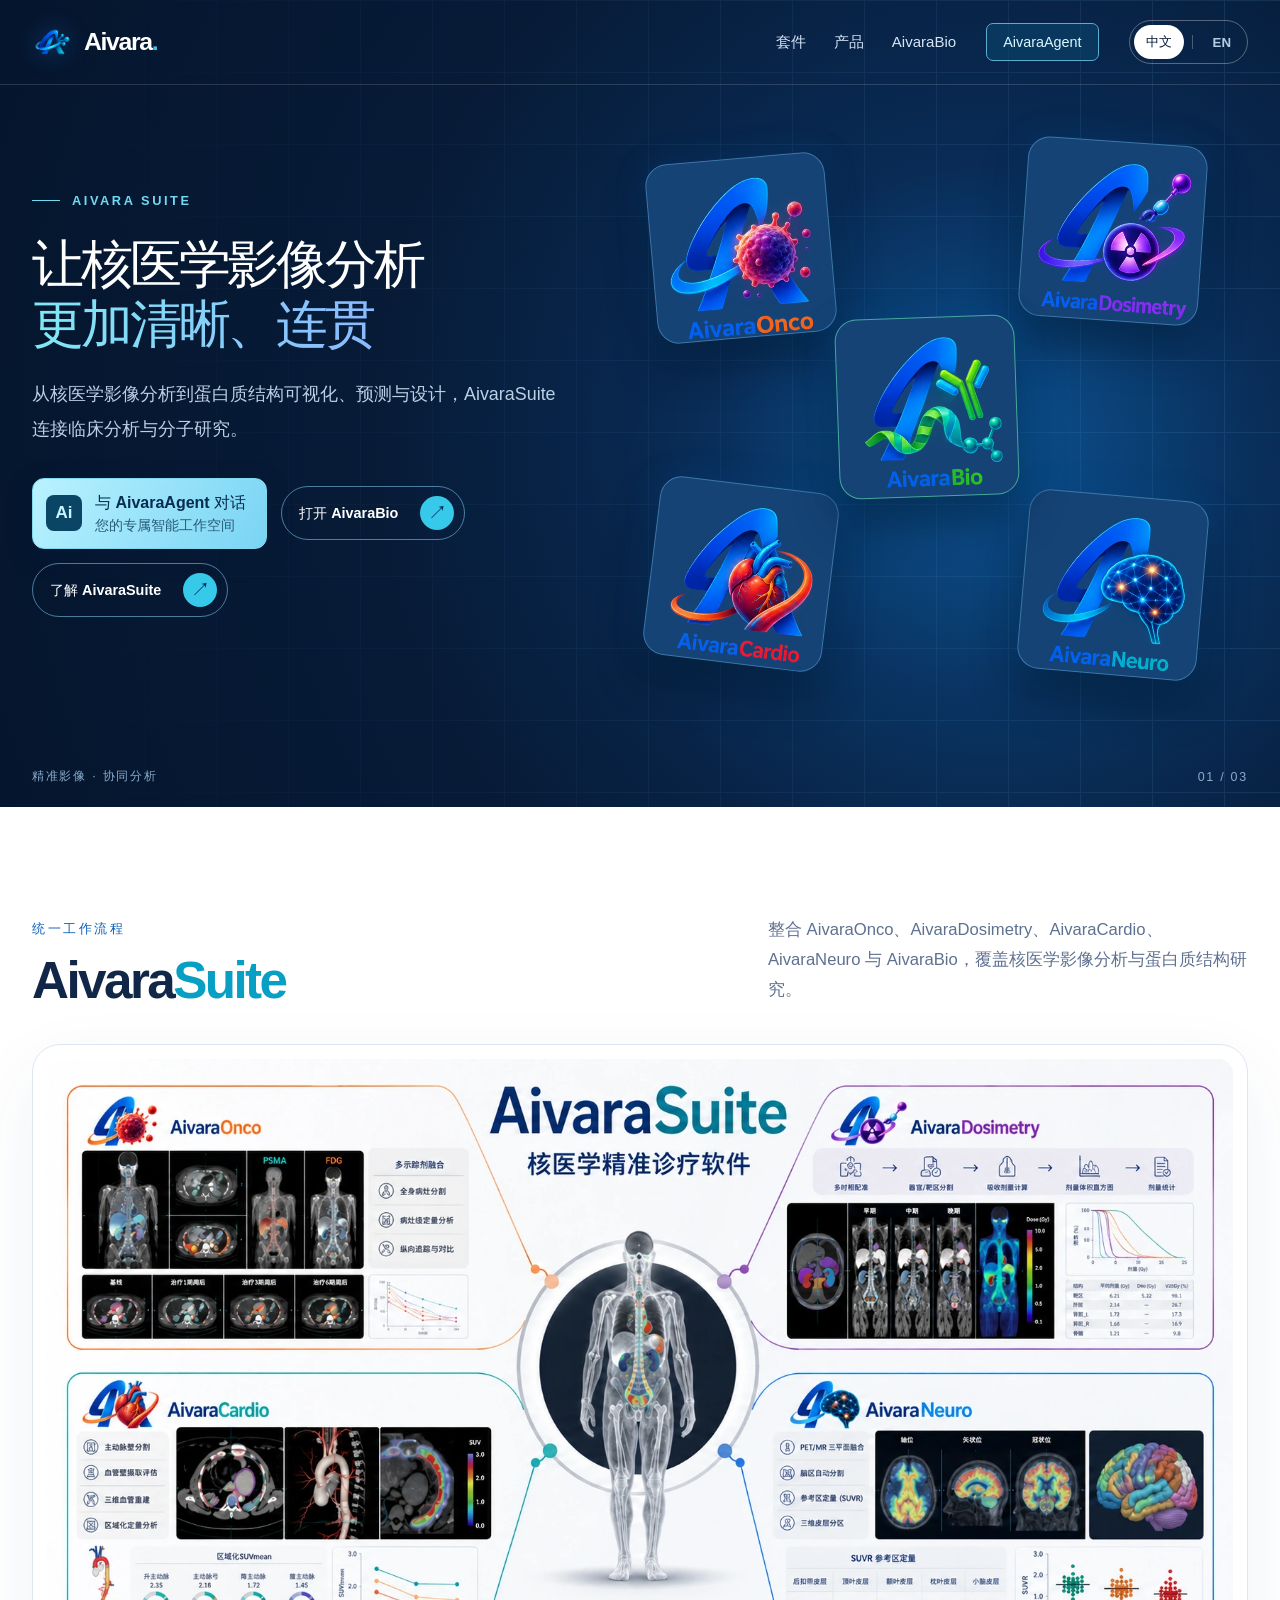
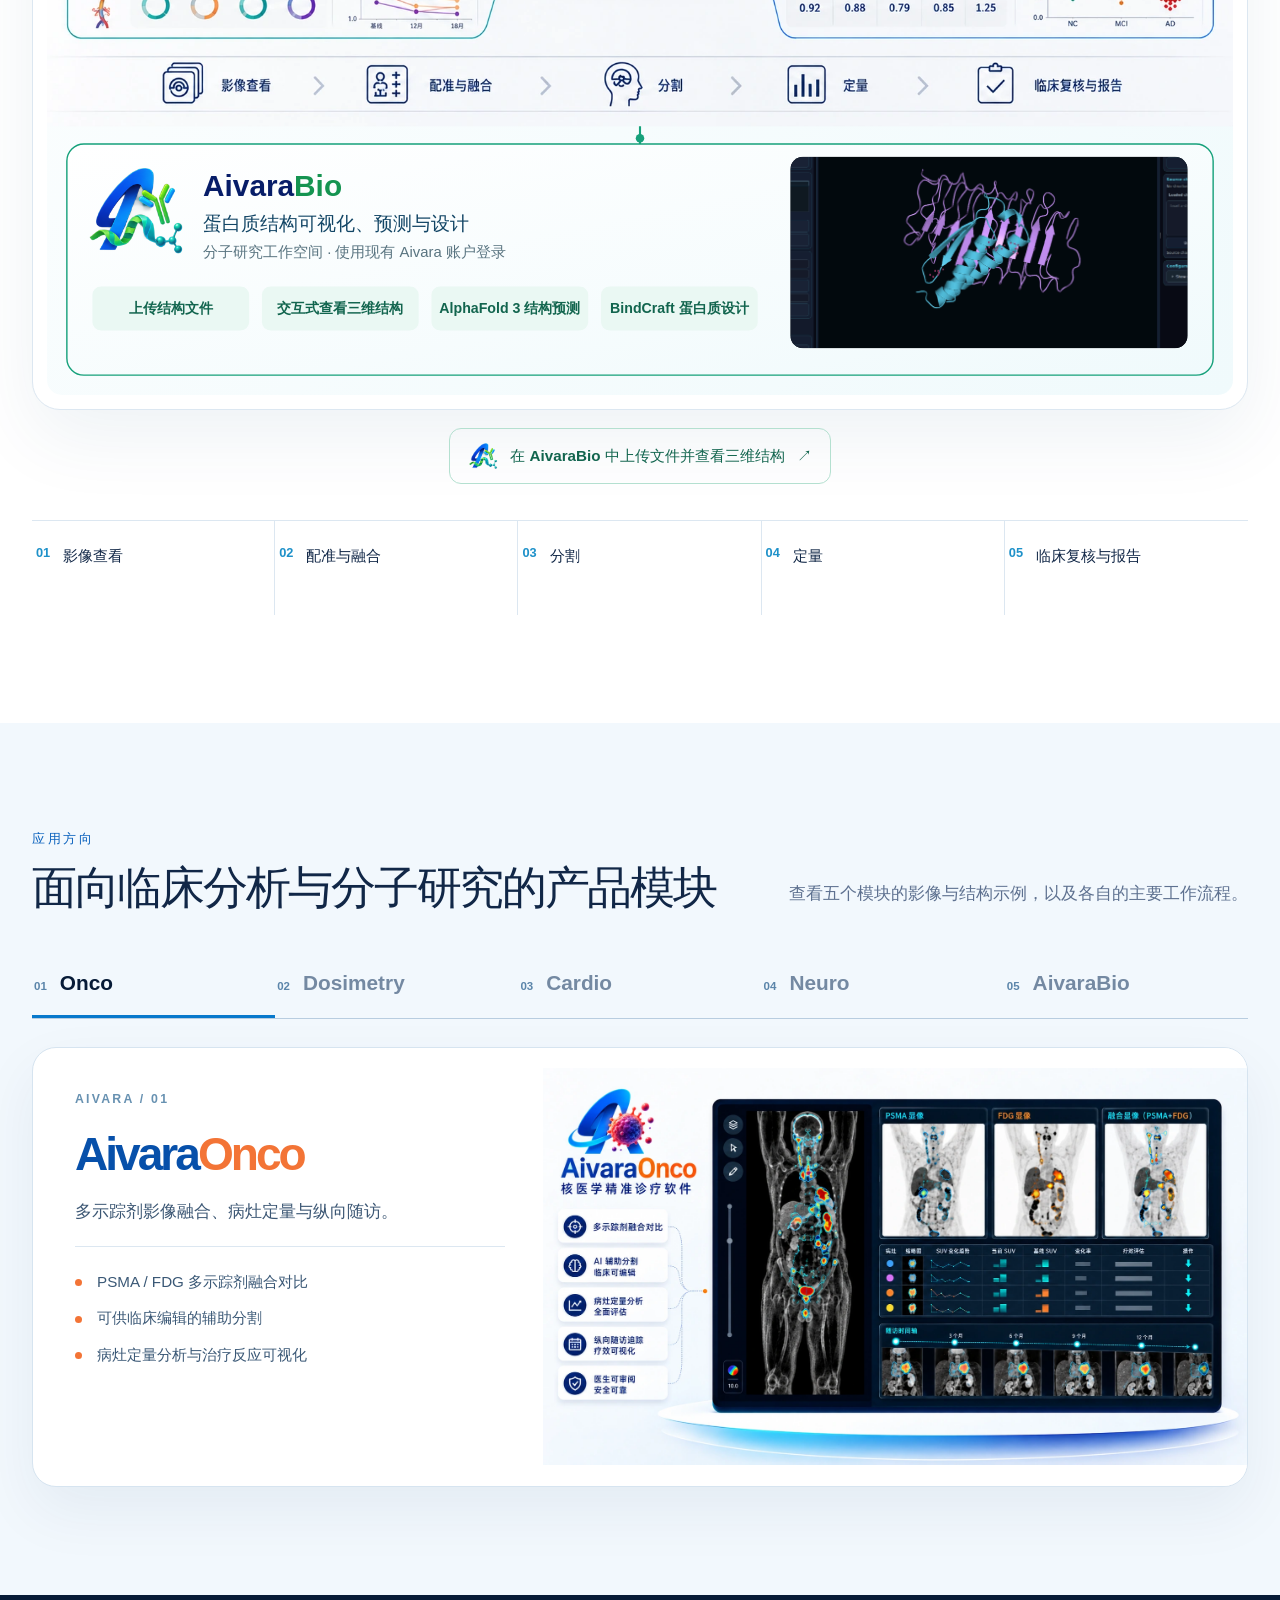
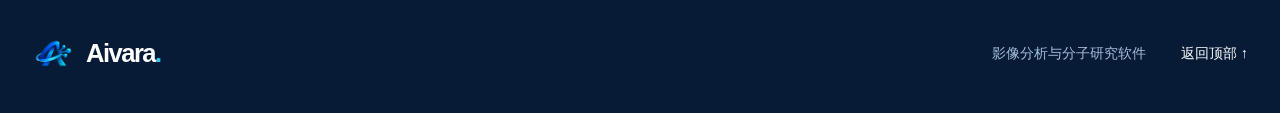
==== commit cb9996ea: "Sync Sites source f9ab775167be Sites-Source: f9ab775167be5382d10abce6278367cb6839db74" ====
--- a/index.html
+++ b/index.html
@@ -4,7 +4,7 @@
     <meta charset="utf-8" />
     <meta name="viewport" content="width=device-width, initial-scale=1" />
     <meta name="theme-color" content="#071b37" />
-    <meta name="description" content="AivaraSuite 连接核医学影像分析与分子研究：影像查看、定量、临床复核、蛋白结构可视化、预测与设计。" />
+    <meta name="description" content="AivaraSuite 连接核医学影像分析与分子研究：影像查看、定量、临床复核、蛋白质结构可视化、预测与设计。" />
     <title>AivaraSuite | 影像分析与分子研究</title>
     <link rel="icon" type="image/png" href="./assets/aivara-logo.png" />
     <link rel="stylesheet" href="./styles.css" />
@@ -15,8 +15,8 @@
     <a class="skip-link" href="#main" data-i18n="skip">跳转至内容</a>
     <header class="site-header">
       <div class="container nav-inner">
-        <a class="brand" href="#top" aria-label="Aivara home"><img class="brand-logo" src="./assets/aivara-logo.png" alt="" width="1444" height="1089" /><span>Aivara<span class="brand-dot">.</span></span></a>
-        <nav class="main-nav" aria-label="Primary">
+        <a class="brand" href="#top" data-i18n-aria="homeLabel" aria-label="Aivara 首页"><img class="brand-logo" src="./assets/aivara-logo.png" alt="" width="1444" height="1089" /><span>Aivara<span class="brand-dot">.</span></span></a>
+        <nav class="main-nav" data-i18n-aria="navLabel" aria-label="主导航">
           <a href="#suite" data-i18n="navSuite">套件</a>
           <a href="#solutions" data-i18n="navSolutions">产品</a>
           <a href="https://bio.aivaramed.com">AivaraBio</a>
@@ -37,22 +37,22 @@
           <div class="hero-copy">
             <div class="eyebrow"><span class="eyebrow-line"></span>AIVARA SUITE</div>
             <h1 id="hero-title" data-i18n="heroTitle">让核医学影像分析<br /><em>更加清晰、连贯</em></h1>
-            <p data-i18n="heroBody">从核医学影像分析到蛋白结构可视化、预测与设计，AivaraSuite 连接临床分析与分子研究。</p>
+            <p data-i18n="heroBody">从核医学影像分析到蛋白质结构可视化、预测与设计，AivaraSuite 连接临床分析与分子研究。</p>
             <div class="hero-actions">
               <a class="assistant-cta" href="https://chat.aivaramed.com"><span class="assistant-symbol" aria-hidden="true">Ai</span><span><strong data-i18n="assistantTitle">与 AivaraAgent 对话</strong><small data-i18n="assistantDescription">您的专属智能工作空间</small></span></a>
               <a class="hero-link" href="https://bio.aivaramed.com"><span data-i18n="openBio">打开 AivaraBio</span><span class="link-arrow" aria-hidden="true">↗</span></a>
               <a class="hero-link" href="#suite"><span data-i18n="exploreSuite">了解 AivaraSuite</span><span class="link-arrow" aria-hidden="true">↗</span></a>
             </div>
           </div>
-          <div class="hero-visual" aria-label="Aivara product families: Onco, Dosimetry, Cardio, Neuro, Bio">
+          <div class="hero-visual" data-i18n-aria="suiteAlt" aria-label="AivaraSuite 五个产品模块">
             <div class="product-tile tile-onco"><img src="./assets/AivaraOnco_row1_with_text.webp" alt="AivaraOnco" width="340" height="340" /></div>
             <div class="product-tile tile-dose"><img src="./assets/AivaraDosimetry_row1_with_text.webp" alt="AivaraDosimetry" width="340" height="340" /></div>
             <div class="product-tile tile-cardio"><img src="./assets/AivaraCardio_row1_with_text.webp" alt="AivaraCardio" width="340" height="340" /></div>
-            <a class="product-tile tile-bio" href="https://bio.aivaramed.com" aria-label="Open AivaraBio"><img src="./assets/AivaraBio_row1_with_text.webp" alt="AivaraBio" width="340" height="340" /></a>
+            <a class="product-tile tile-bio" href="https://bio.aivaramed.com" data-i18n-aria="openBio" aria-label="打开 AivaraBio"><img src="./assets/AivaraBio_row1_with_text.webp" alt="AivaraBio" width="340" height="340" /></a>
             <div class="product-tile tile-neuro"><img src="./assets/AivaraNeuro_row1_with_text.webp" alt="AivaraNeuro" width="340" height="340" /></div>
           </div>
         </div>
-        <div class="hero-bottom container"><span data-i18n="heroBottom">精密影像 · 连贯分析</span><span aria-hidden="true">01 / 03</span></div>
+        <div class="hero-bottom container"><span data-i18n="heroBottom">精准影像 · 协同分析</span><span aria-hidden="true">01 / 03</span></div>
       </section>
 
       <section class="suite-section section-space" id="suite" aria-labelledby="suite-title">
@@ -62,13 +62,13 @@
               <p class="kicker" data-i18n="suiteKicker">统一工作流程</p>
               <h2 id="suite-title">Aivara<span>Suite</span></h2>
             </div>
-            <p class="section-intro" data-i18n="suiteIntro">Onco、Dosimetry、Cardio、Neuro 与 Bio：将影像查看、定量与临床复核连接到蛋白结构可视化、预测与设计。</p>
+            <p class="section-intro" data-i18n="suiteIntro">整合 AivaraOnco、AivaraDosimetry、AivaraCardio、AivaraNeuro 与 AivaraBio，覆盖核医学影像分析与蛋白质结构研究。</p>
           </div>
           <div class="suite-image-frame">
-            <img id="suite-image" src="./assets/AivaraSuite_中文.svg" alt="AivaraSuite 五个模块：Onco、Dosimetry、Cardio、Neuro、Bio" width="1672" height="1320" loading="lazy" />
+            <img id="suite-image" src="./assets/AivaraSuite_中文.svg" alt="AivaraSuite 五个模块：AivaraOnco、AivaraDosimetry、AivaraCardio、AivaraNeuro、AivaraBio" width="1672" height="1320" loading="lazy" />
           </div>
-          <a class="suite-bio-link" href="https://bio.aivaramed.com"><img src="./assets/aivara-bio-logo.png" alt="" width="340" height="340" /><span data-i18n="suiteBioLink">在 AivaraBio 中上传并查看三维结构</span><span aria-hidden="true">↗</span></a>
-          <ol class="workflow" aria-label="AivaraSuite workflow">
+          <a class="suite-bio-link" href="https://bio.aivaramed.com"><img src="./assets/aivara-bio-logo.png" alt="" width="340" height="340" /><span data-i18n="suiteBioLink">在 AivaraBio 中上传文件并查看三维结构</span><span aria-hidden="true">↗</span></a>
+          <ol class="workflow" data-i18n-aria="workflowLabel" aria-label="AivaraSuite 影像分析流程">
             <li><span>01</span><strong data-i18n="step1">影像查看</strong></li>
             <li><span>02</span><strong data-i18n="step2">配准与融合</strong></li>
             <li><span>03</span><strong data-i18n="step3">分割</strong></li>
@@ -83,16 +83,16 @@
           <div class="section-heading solutions-heading">
             <div>
               <p class="kicker" data-i18n="solutionsKicker">应用方向</p>
-              <h2 id="solutions-title" data-i18n="solutionsTitle">面向临床分析与分子研究的套件模块</h2>
+              <h2 id="solutions-title" data-i18n="solutionsTitle">面向临床分析与分子研究的产品模块</h2>
             </div>
             <p class="section-intro" data-i18n="solutionsIntro">查看五个模块的影像与结构示例，以及各自的主要工作流程。</p>
           </div>
-          <div class="solution-tabs" role="tablist" aria-label="Aivara products">
+          <div class="solution-tabs" role="tablist" data-i18n-aria="productsLabel" aria-label="Aivara 产品模块">
             <button type="button" class="solution-tab active" data-product="onco" role="tab" aria-selected="true" aria-controls="product-panel"><span class="tab-number">01</span><span>Onco</span></button>
             <button type="button" class="solution-tab" data-product="dose" role="tab" aria-selected="false" aria-controls="product-panel"><span class="tab-number">02</span><span>Dosimetry</span></button>
             <button type="button" class="solution-tab" data-product="cardio" role="tab" aria-selected="false" aria-controls="product-panel"><span class="tab-number">03</span><span>Cardio</span></button>
             <button type="button" class="solution-tab" data-product="neuro" role="tab" aria-selected="false" aria-controls="product-panel"><span class="tab-number">04</span><span>Neuro</span></button>
-            <button type="button" class="solution-tab" data-product="bio" role="tab" aria-selected="false" aria-controls="product-panel"><span class="tab-number">05</span><span>Bio</span></button>
+            <button type="button" class="solution-tab" data-product="bio" role="tab" aria-selected="false" aria-controls="product-panel"><span class="tab-number">05</span><span>AivaraBio</span></button>
           </div>
           <div class="product-panel" id="product-panel" role="tabpanel" aria-live="polite">
             <div class="product-info">
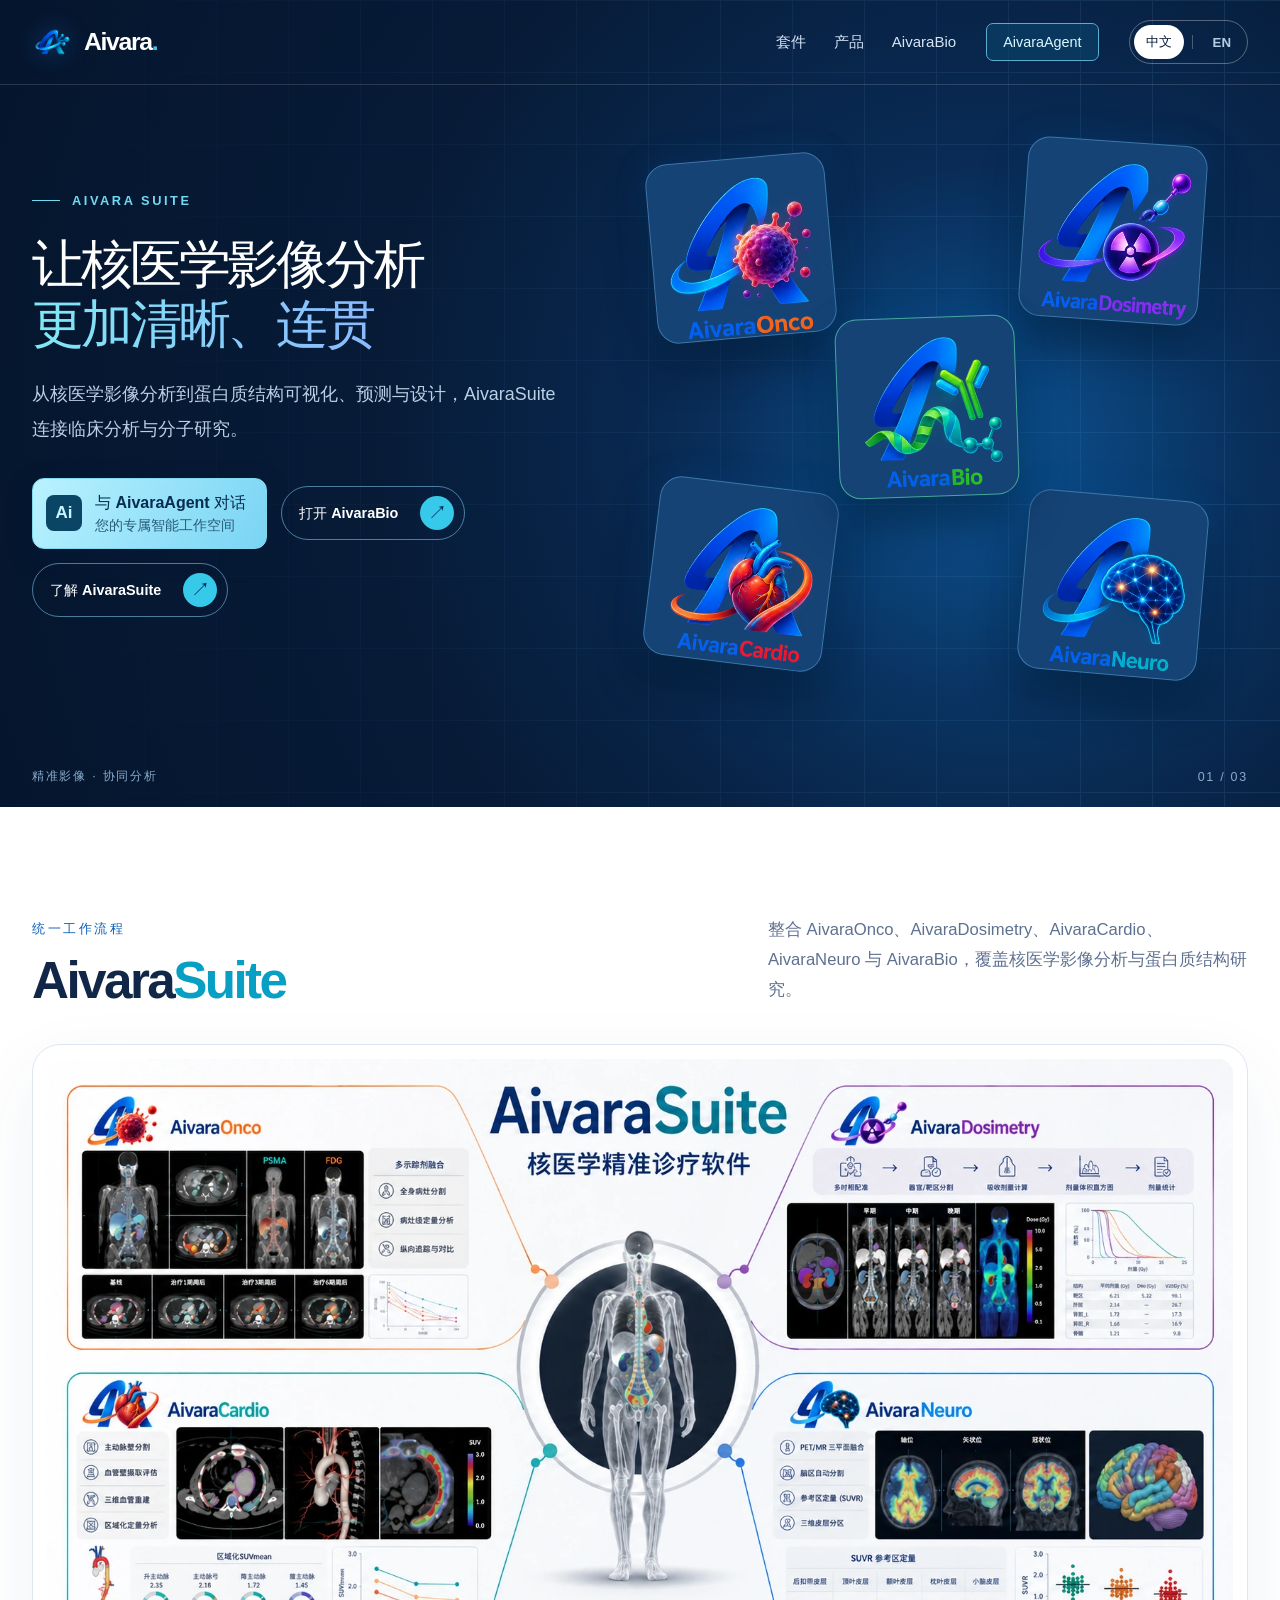
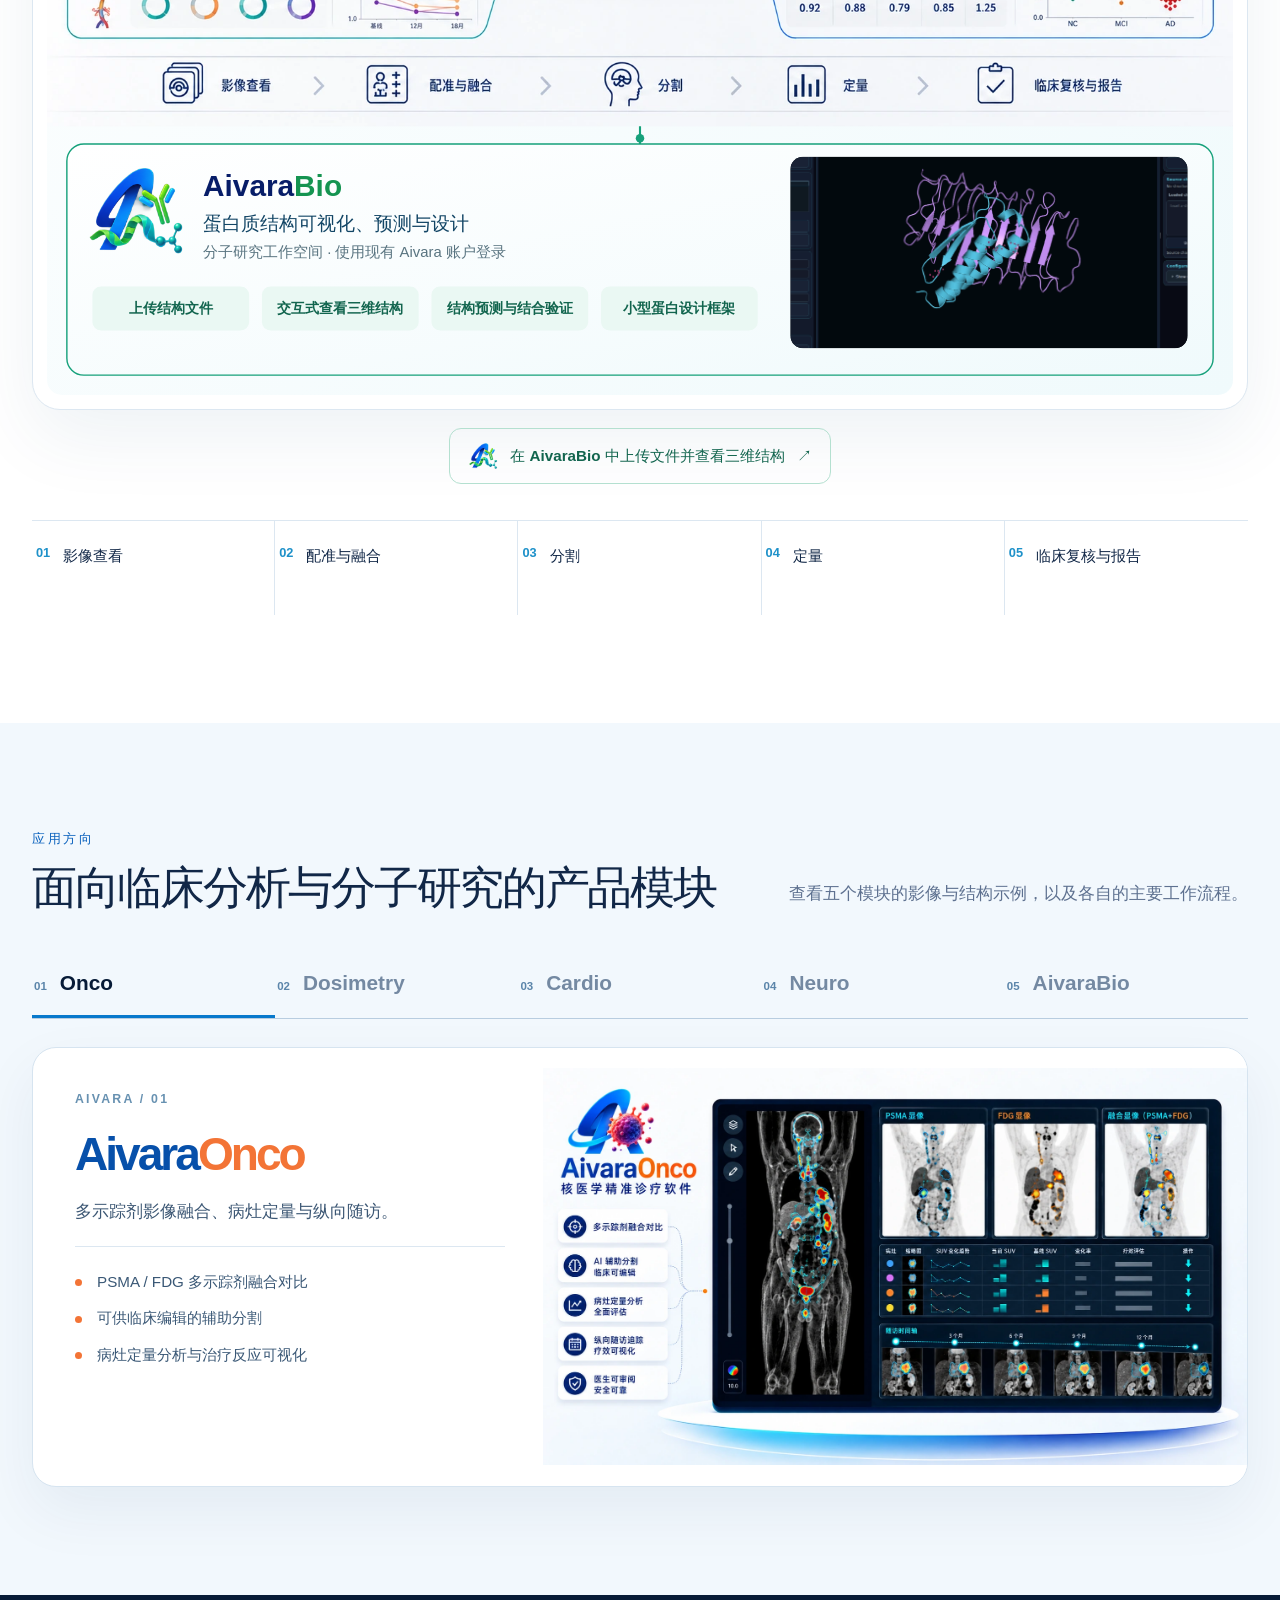
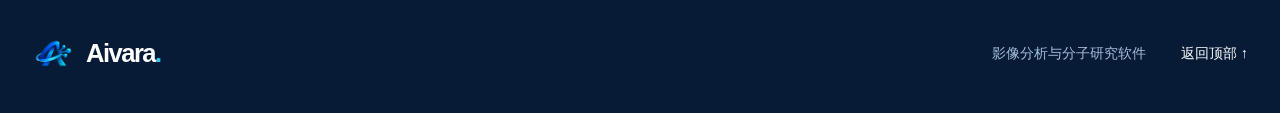
==== commit e7d1996b: "Sync Sites source 51d087e7c709 Sites-Source: 51d087e7c709d4f584e1f4a145f2a027980db64e" ====
--- a/index.html
+++ b/index.html
@@ -7,9 +7,9 @@
     <meta name="description" content="AivaraSuite 连接核医学影像分析与分子研究：影像查看、定量、临床复核、蛋白质结构可视化、预测与设计。" />
     <title>AivaraSuite | 影像分析与分子研究</title>
     <link rel="icon" type="image/png" href="./assets/aivara-logo.png" />
-    <link rel="stylesheet" href="./styles.css" />
-    <link rel="stylesheet" href="./assistant.css" />
-    <script src="./script.js" defer></script>
+    <link rel="stylesheet" href="./styles.css?v=dbc4c1ed570641fb" />
+    <link rel="stylesheet" href="./assistant.css?v=bf4017f598fb965e" />
+    <script src="./script.js?v=5797a24c3f313058" defer></script>
   </head>
   <body>
     <a class="skip-link" href="#main" data-i18n="skip">跳转至内容</a>
@@ -65,7 +65,7 @@
             <p class="section-intro" data-i18n="suiteIntro">整合 AivaraOnco、AivaraDosimetry、AivaraCardio、AivaraNeuro 与 AivaraBio，覆盖核医学影像分析与蛋白质结构研究。</p>
           </div>
           <div class="suite-image-frame">
-            <img id="suite-image" src="./assets/AivaraSuite_中文.svg" alt="AivaraSuite 五个模块：AivaraOnco、AivaraDosimetry、AivaraCardio、AivaraNeuro、AivaraBio" width="1672" height="1320" loading="lazy" />
+            <img id="suite-image" src="./assets/AivaraSuite_中文.svg?v=835e159f377491f9" alt="AivaraSuite 五个模块：AivaraOnco、AivaraDosimetry、AivaraCardio、AivaraNeuro、AivaraBio" width="1672" height="1320" loading="lazy" />
           </div>
           <a class="suite-bio-link" href="https://bio.aivaramed.com"><img src="./assets/aivara-bio-logo.png" alt="" width="340" height="340" /><span data-i18n="suiteBioLink">在 AivaraBio 中上传文件并查看三维结构</span><span aria-hidden="true">↗</span></a>
           <ol class="workflow" data-i18n-aria="workflowLabel" aria-label="AivaraSuite 影像分析流程">
